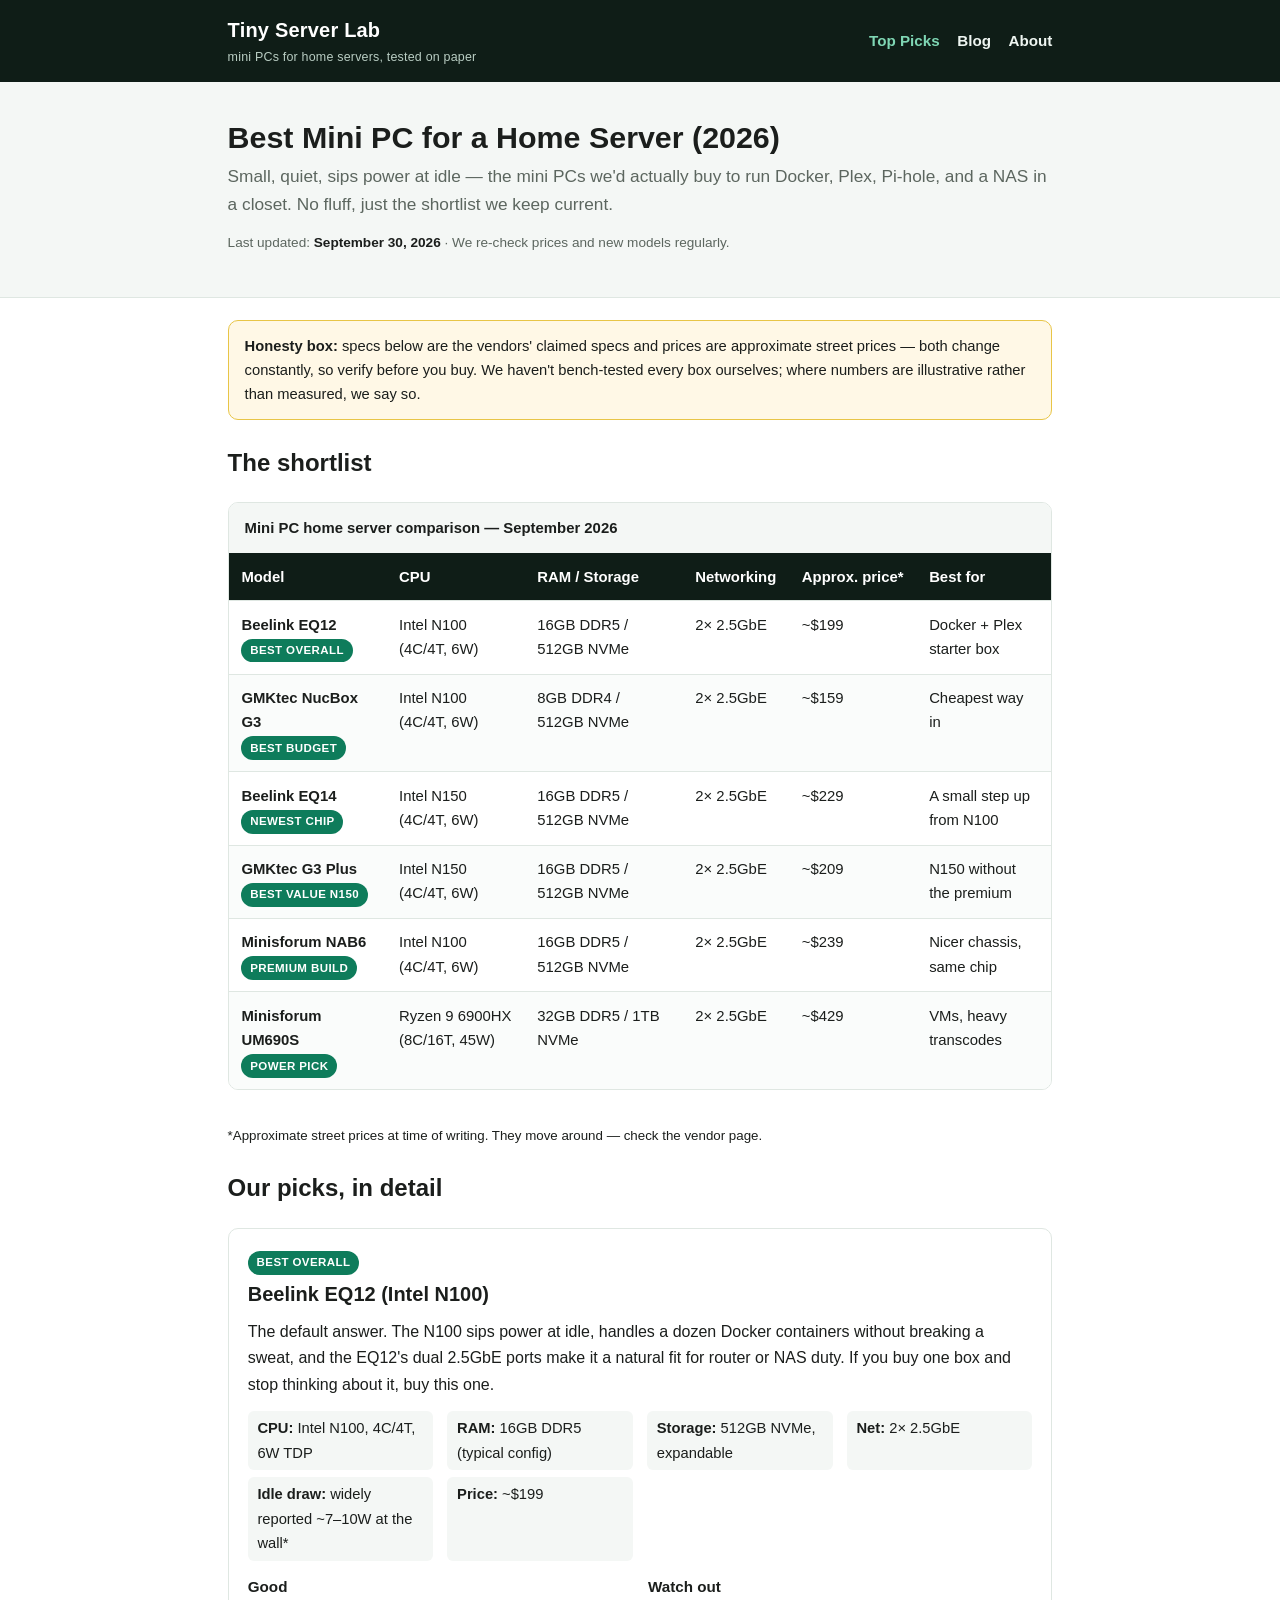
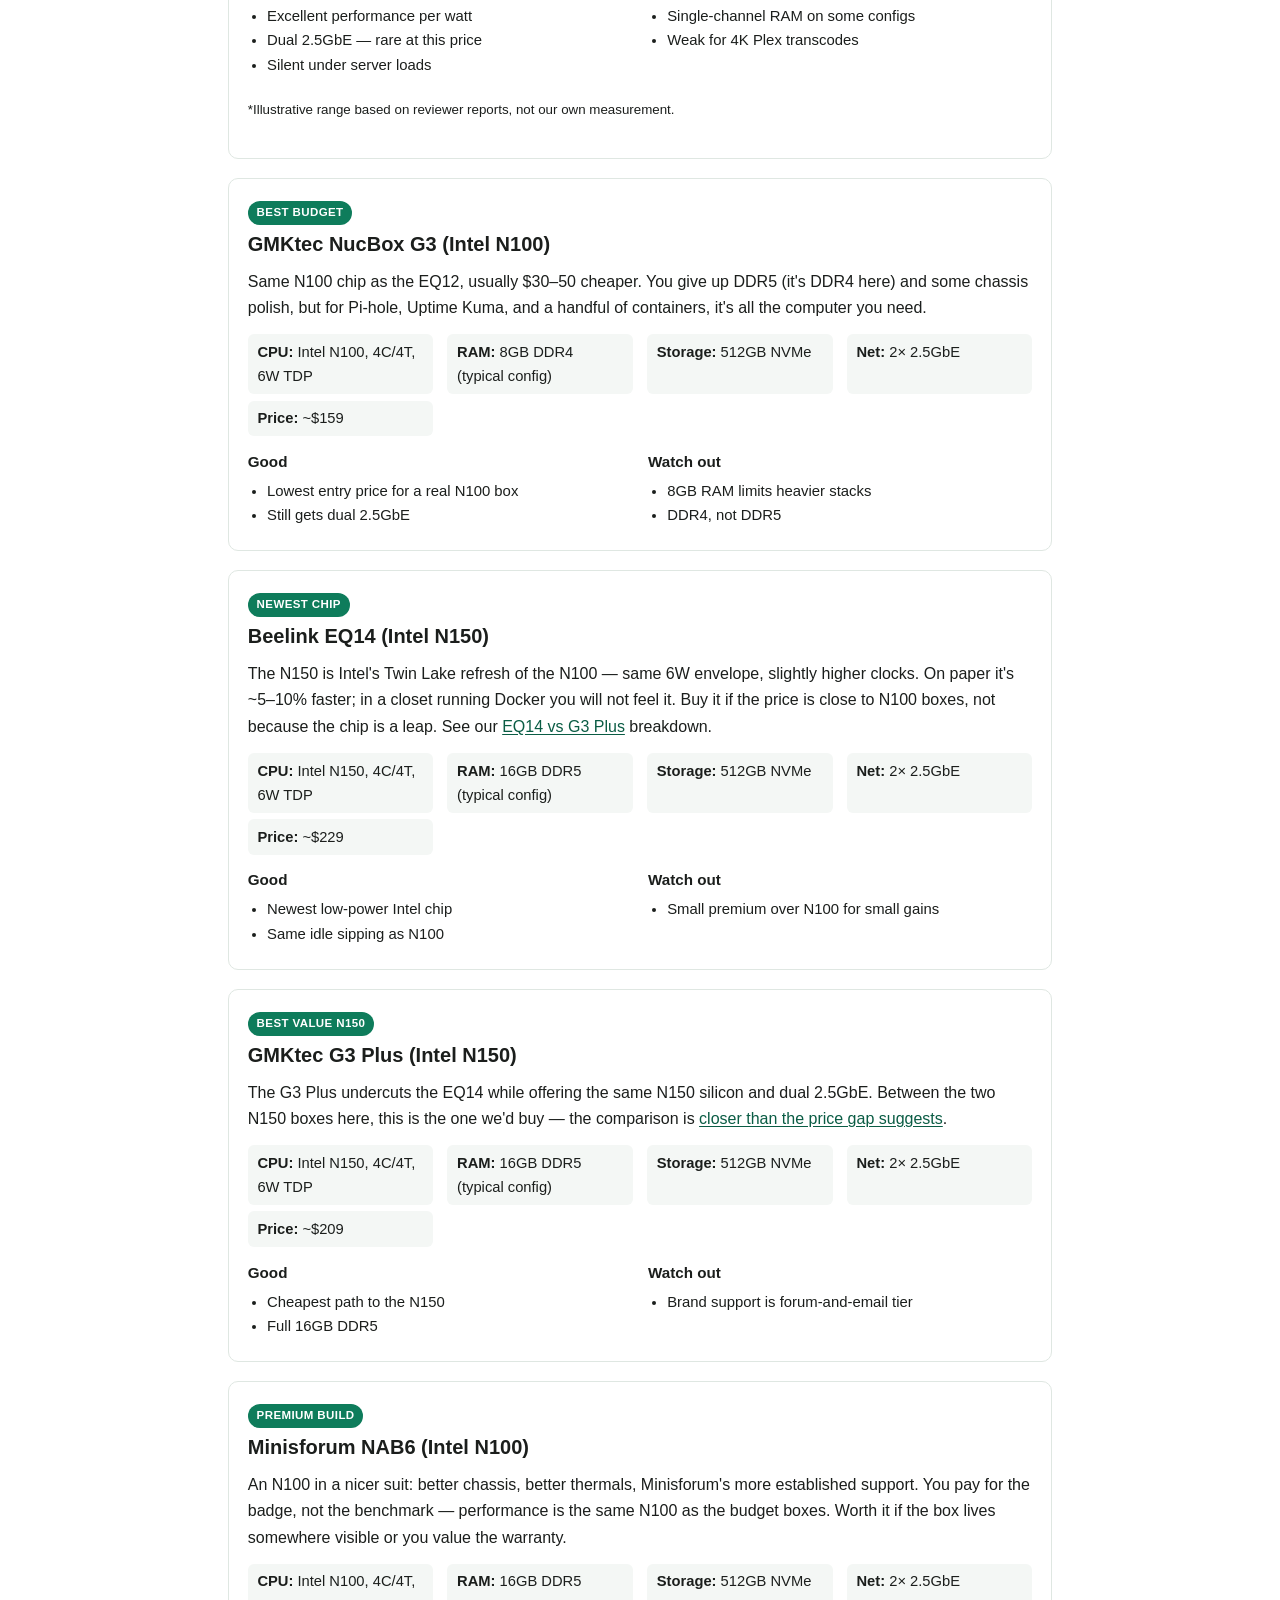
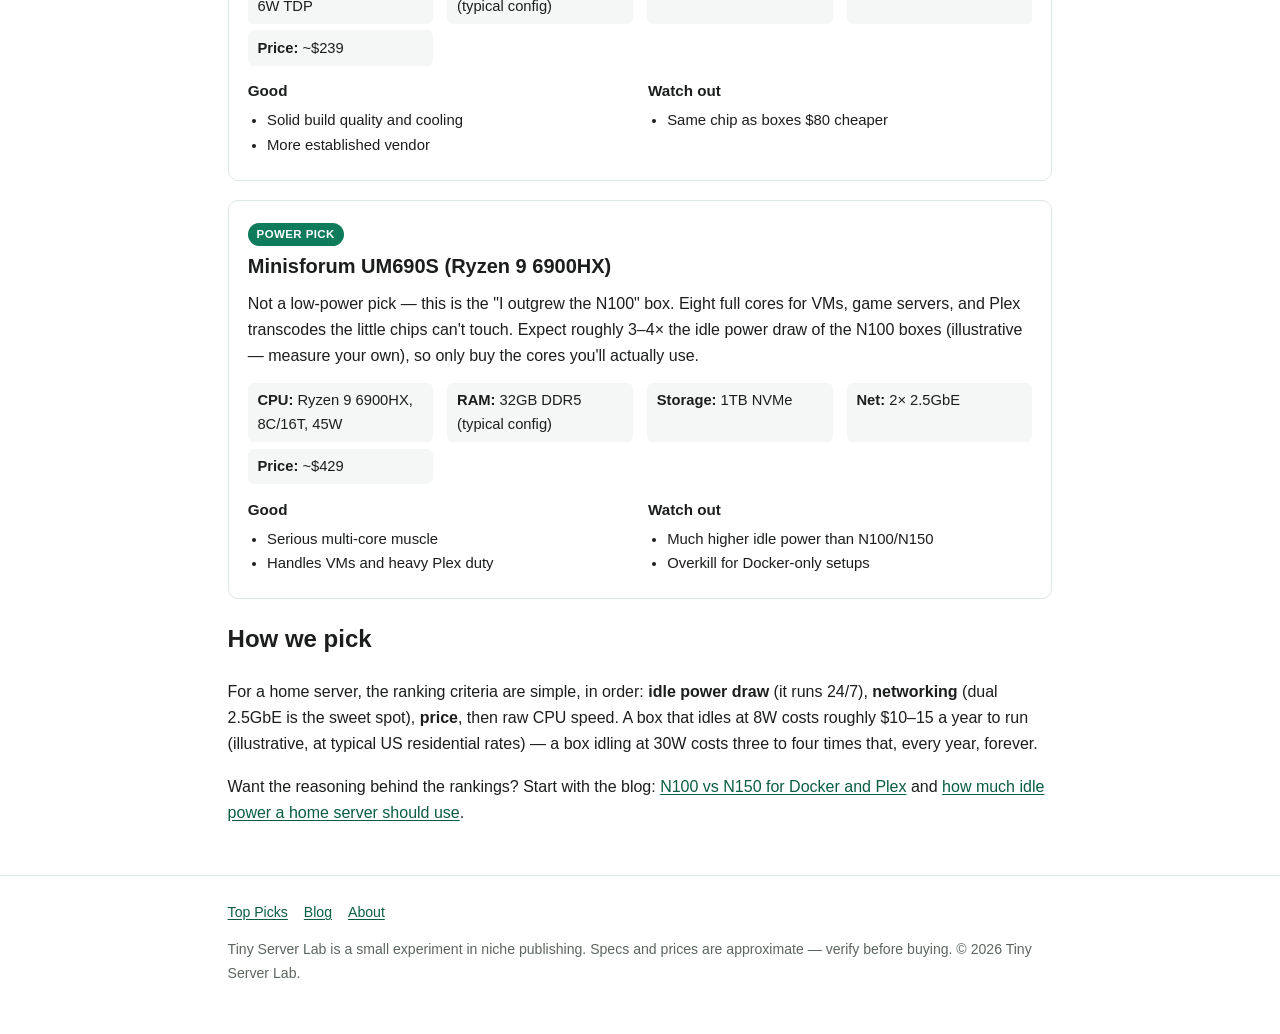
==== index.html @ f245431d "Initial site: mini PC for home server picks + blog" ====
<!DOCTYPE html>
<html lang="en">
<head>
  <meta charset="utf-8">
  <meta name="viewport" content="width=device-width, initial-scale=1">
  <title>Best Mini PC for Home Server (2026) — Tiny Server Lab</title>
  <meta name="description" content="The best mini PCs for a home server in 2026: N100 and N150 picks from Beelink, GMKtec and Minisforum, compared for Docker, Plex, NAS duty and idle power. Updated regularly.">
  <link rel="stylesheet" href="/style.css">
  <link rel="icon" href="data:image/svg+xml,<svg xmlns='http://www.w3.org/2000/svg' viewBox='0 0 100 100'><text y='.9em' font-size='90'>🖥️</text></svg>">
</head>
<body>
<a class="skip" href="#main">Skip to content</a>
<header class="site-header">
  <div class="container">
    <a class="brand" href="/">Tiny Server Lab<small>mini PCs for home servers, tested on paper</small></a>
    <nav class="site-nav" aria-label="Main navigation">
      <ul>
        <li><a href="/" aria-current="page">Top Picks</a></li>
        <li><a href="/blog/">Blog</a></li>
        <li><a href="/about.html">About</a></li>
      </ul>
    </nav>
  </div>
</header>

<main id="main">
  <section class="hero">
    <div class="container">
      <h1>Best Mini PC for a Home Server (2026)</h1>
      <p class="lede">Small, quiet, sips power at idle — the mini PCs we'd actually buy to run Docker, Plex, Pi-hole, and a NAS in a closet. No fluff, just the shortlist we keep current.</p>
      <p class="updated">Last updated: <strong>September 30, 2026</strong> · We re-check prices and new models regularly.</p>
    </div>
  </section>

  <div class="container">
    <div class="notice" role="note">
      <strong>Honesty box:</strong> specs below are the vendors' claimed specs and prices are approximate street prices — both change constantly, so verify before you buy. We haven't bench-tested every box ourselves; where numbers are illustrative rather than measured, we say so.
    </div>

    <h2>The shortlist</h2>
    <div class="table-wrap">
      <table class="compare">
        <caption>Mini PC home server comparison — September 2026</caption>
        <thead>
          <tr>
            <th scope="col">Model</th>
            <th scope="col">CPU</th>
            <th scope="col">RAM / Storage</th>
            <th scope="col">Networking</th>
            <th scope="col">Approx. price*</th>
            <th scope="col">Best for</th>
          </tr>
        </thead>
        <tbody>
          <tr>
            <td><strong>Beelink EQ12</strong><br><span class="badge">Best overall</span></td>
            <td>Intel N100 (4C/4T, 6W)</td>
            <td>16GB DDR5 / 512GB NVMe</td>
            <td>2× 2.5GbE</td>
            <td>~$199</td>
            <td>Docker + Plex starter box</td>
          </tr>
          <tr>
            <td><strong>GMKtec NucBox G3</strong><br><span class="badge">Best budget</span></td>
            <td>Intel N100 (4C/4T, 6W)</td>
            <td>8GB DDR4 / 512GB NVMe</td>
            <td>2× 2.5GbE</td>
            <td>~$159</td>
            <td>Cheapest way in</td>
          </tr>
          <tr>
            <td><strong>Beelink EQ14</strong><br><span class="badge">Newest chip</span></td>
            <td>Intel N150 (4C/4T, 6W)</td>
            <td>16GB DDR5 / 512GB NVMe</td>
            <td>2× 2.5GbE</td>
            <td>~$229</td>
            <td>A small step up from N100</td>
          </tr>
          <tr>
            <td><strong>GMKtec G3 Plus</strong><br><span class="badge">Best value N150</span></td>
            <td>Intel N150 (4C/4T, 6W)</td>
            <td>16GB DDR5 / 512GB NVMe</td>
            <td>2× 2.5GbE</td>
            <td>~$209</td>
            <td>N150 without the premium</td>
          </tr>
          <tr>
            <td><strong>Minisforum NAB6</strong><br><span class="badge">Premium build</span></td>
            <td>Intel N100 (4C/4T, 6W)</td>
            <td>16GB DDR5 / 512GB NVMe</td>
            <td>2× 2.5GbE</td>
            <td>~$239</td>
            <td>Nicer chassis, same chip</td>
          </tr>
          <tr>
            <td><strong>Minisforum UM690S</strong><br><span class="badge">Power pick</span></td>
            <td>Ryzen 9 6900HX (8C/16T, 45W)</td>
            <td>32GB DDR5 / 1TB NVMe</td>
            <td>2× 2.5GbE</td>
            <td>~$429</td>
            <td>VMs, heavy transcodes</td>
          </tr>
        </tbody>
      </table>
    </div>
    <p><small>*Approximate street prices at time of writing. They move around — check the vendor page.</small></p>

    <h2>Our picks, in detail</h2>

    <article class="pick">
      <span class="badge">Best overall</span>
      <h3>Beelink EQ12 (Intel N100)</h3>
      <p class="verdict">The default answer. The N100 sips power at idle, handles a dozen Docker containers without breaking a sweat, and the EQ12's dual 2.5GbE ports make it a natural fit for router or NAS duty. If you buy one box and stop thinking about it, buy this one.</p>
      <ul class="spec-list">
        <li><strong>CPU:</strong> Intel N100, 4C/4T, 6W TDP</li>
        <li><strong>RAM:</strong> 16GB DDR5 (typical config)</li>
        <li><strong>Storage:</strong> 512GB NVMe, expandable</li>
        <li><strong>Net:</strong> 2× 2.5GbE</li>
        <li><strong>Idle draw:</strong> widely reported ~7–10W at the wall*</li>
        <li><strong>Price:</strong> ~$199</li>
      </ul>
      <div class="pros-cons">
        <div><h4>Good</h4><ul><li>Excellent performance per watt</li><li>Dual 2.5GbE — rare at this price</li><li>Silent under server loads</li></ul></div>
        <div><h4>Watch out</h4><ul><li>Single-channel RAM on some configs</li><li>Weak for 4K Plex transcodes</li></ul></div>
      </div>
      <p><small>*Illustrative range based on reviewer reports, not our own measurement.</small></p>
    </article>

    <article class="pick">
      <span class="badge">Best budget</span>
      <h3>GMKtec NucBox G3 (Intel N100)</h3>
      <p class="verdict">Same N100 chip as the EQ12, usually $30–50 cheaper. You give up DDR5 (it's DDR4 here) and some chassis polish, but for Pi-hole, Uptime Kuma, and a handful of containers, it's all the computer you need.</p>
      <ul class="spec-list">
        <li><strong>CPU:</strong> Intel N100, 4C/4T, 6W TDP</li>
        <li><strong>RAM:</strong> 8GB DDR4 (typical config)</li>
        <li><strong>Storage:</strong> 512GB NVMe</li>
        <li><strong>Net:</strong> 2× 2.5GbE</li>
        <li><strong>Price:</strong> ~$159</li>
      </ul>
      <div class="pros-cons">
        <div><h4>Good</h4><ul><li>Lowest entry price for a real N100 box</li><li>Still gets dual 2.5GbE</li></ul></div>
        <div><h4>Watch out</h4><ul><li>8GB RAM limits heavier stacks</li><li>DDR4, not DDR5</li></ul></div>
      </div>
    </article>

    <article class="pick">
      <span class="badge">Newest chip</span>
      <h3>Beelink EQ14 (Intel N150)</h3>
      <p class="verdict">The N150 is Intel's Twin Lake refresh of the N100 — same 6W envelope, slightly higher clocks. On paper it's ~5–10% faster; in a closet running Docker you will not feel it. Buy it if the price is close to N100 boxes, not because the chip is a leap. See our <a href="/blog/beelink-eq14-vs-gmktec-g3-plus.html">EQ14 vs G3 Plus</a> breakdown.</p>
      <ul class="spec-list">
        <li><strong>CPU:</strong> Intel N150, 4C/4T, 6W TDP</li>
        <li><strong>RAM:</strong> 16GB DDR5 (typical config)</li>
        <li><strong>Storage:</strong> 512GB NVMe</li>
        <li><strong>Net:</strong> 2× 2.5GbE</li>
        <li><strong>Price:</strong> ~$229</li>
      </ul>
      <div class="pros-cons">
        <div><h4>Good</h4><ul><li>Newest low-power Intel chip</li><li>Same idle sipping as N100</li></ul></div>
        <div><h4>Watch out</h4><ul><li>Small premium over N100 for small gains</li></ul></div>
      </div>
    </article>

    <article class="pick">
      <span class="badge">Best value N150</span>
      <h3>GMKtec G3 Plus (Intel N150)</h3>
      <p class="verdict">The G3 Plus undercuts the EQ14 while offering the same N150 silicon and dual 2.5GbE. Between the two N150 boxes here, this is the one we'd buy — the comparison is <a href="/blog/beelink-eq14-vs-gmktec-g3-plus.html">closer than the price gap suggests</a>.</p>
      <ul class="spec-list">
        <li><strong>CPU:</strong> Intel N150, 4C/4T, 6W TDP</li>
        <li><strong>RAM:</strong> 16GB DDR5 (typical config)</li>
        <li><strong>Storage:</strong> 512GB NVMe</li>
        <li><strong>Net:</strong> 2× 2.5GbE</li>
        <li><strong>Price:</strong> ~$209</li>
      </ul>
      <div class="pros-cons">
        <div><h4>Good</h4><ul><li>Cheapest path to the N150</li><li>Full 16GB DDR5</li></ul></div>
        <div><h4>Watch out</h4><ul><li>Brand support is forum-and-email tier</li></ul></div>
      </div>
    </article>

    <article class="pick">
      <span class="badge">Premium build</span>
      <h3>Minisforum NAB6 (Intel N100)</h3>
      <p class="verdict">An N100 in a nicer suit: better chassis, better thermals, Minisforum's more established support. You pay for the badge, not the benchmark — performance is the same N100 as the budget boxes. Worth it if the box lives somewhere visible or you value the warranty.</p>
      <ul class="spec-list">
        <li><strong>CPU:</strong> Intel N100, 4C/4T, 6W TDP</li>
        <li><strong>RAM:</strong> 16GB DDR5 (typical config)</li>
        <li><strong>Storage:</strong> 512GB NVMe</li>
        <li><strong>Net:</strong> 2× 2.5GbE</li>
        <li><strong>Price:</strong> ~$239</li>
      </ul>
      <div class="pros-cons">
        <div><h4>Good</h4><ul><li>Solid build quality and cooling</li><li>More established vendor</li></ul></div>
        <div><h4>Watch out</h4><ul><li>Same chip as boxes $80 cheaper</li></ul></div>
      </div>
    </article>

    <article class="pick">
      <span class="badge">Power pick</span>
      <h3>Minisforum UM690S (Ryzen 9 6900HX)</h3>
      <p class="verdict">Not a low-power pick — this is the "I outgrew the N100" box. Eight full cores for VMs, game servers, and Plex transcodes the little chips can't touch. Expect roughly 3–4× the idle power draw of the N100 boxes (illustrative — measure your own), so only buy the cores you'll actually use.</p>
      <ul class="spec-list">
        <li><strong>CPU:</strong> Ryzen 9 6900HX, 8C/16T, 45W</li>
        <li><strong>RAM:</strong> 32GB DDR5 (typical config)</li>
        <li><strong>Storage:</strong> 1TB NVMe</li>
        <li><strong>Net:</strong> 2× 2.5GbE</li>
        <li><strong>Price:</strong> ~$429</li>
      </ul>
      <div class="pros-cons">
        <div><h4>Good</h4><ul><li>Serious multi-core muscle</li><li>Handles VMs and heavy Plex duty</li></ul></div>
        <div><h4>Watch out</h4><ul><li>Much higher idle power than N100/N150</li><li>Overkill for Docker-only setups</li></ul></div>
      </div>
    </article>

    <h2>How we pick</h2>
    <p>For a home server, the ranking criteria are simple, in order: <strong>idle power draw</strong> (it runs 24/7), <strong>networking</strong> (dual 2.5GbE is the sweet spot), <strong>price</strong>, then raw CPU speed. A box that idles at 8W costs roughly $10–15 a year to run (illustrative, at typical US residential rates) — a box idling at 30W costs three to four times that, every year, forever.</p>
    <p>Want the reasoning behind the rankings? Start with the blog: <a href="/blog/n100-vs-n150-docker-plex.html">N100 vs N150 for Docker and Plex</a> and <a href="/blog/how-much-idle-power-home-server.html">how much idle power a home server should use</a>.</p>
  </div>
</main>

<footer class="site-footer">
  <div class="container">
    <nav aria-label="Footer navigation">
      <ul>
        <li><a href="/">Top Picks</a></li>
        <li><a href="/blog/">Blog</a></li>
        <li><a href="/about.html">About</a></li>
      </ul>
    </nav>
    <p>Tiny Server Lab is a small experiment in niche publishing. Specs and prices are approximate — verify before buying. © <span id="year">2026</span> Tiny Server Lab.</p>
  </div>
</footer>

<script src="/script.js"></script>
<!-- Cloudflare Web Analytics: paste your beacon token into the data-cf-beacon attribute below, then remove the comment markers to enable it.
<script defer src="https://static.cloudflareinsights.com/beacon.min.js" data-cf-beacon='{"token": "PASTE-YOUR-CLOUDFLARE-BEACON-TOKEN-HERE"}'></script>
-->
</body>
</html>
---- style.css ----
/* Tiny Server Lab — plain CSS, no frameworks, no external fonts. */
:root{
  --bg:#ffffff;
  --text:#1b1e1c;
  --muted:#5c665f;
  --accent:#0e7c5b;
  --accent-dark:#0a5c44;
  --card:#f4f7f5;
  --border:#dfe7e2;
  --header:#0f1d17;
  --header-text:#eef5f1;
  --warn-bg:#fff8e6;
  --warn-border:#e8c547;
  --radius:10px;
}
*{box-sizing:border-box}
html{-webkit-text-size-adjust:100%}
body{
  margin:0;
  font-family:-apple-system,BlinkMacSystemFont,"Segoe UI",Roboto,Helvetica,Arial,sans-serif;
  line-height:1.65;
  color:var(--text);
  background:var(--bg);
}
a{color:var(--accent-dark);text-decoration:underline;text-underline-offset:2px}
a:hover{color:var(--accent)}
img{max-width:100%;height:auto}
.container{max-width:860px;margin:0 auto;padding:0 1.1rem}

/* Header + nav */
.site-header{background:var(--header);color:var(--header-text)}
.site-header .container{display:flex;align-items:center;justify-content:space-between;gap:1rem;padding-top:.9rem;padding-bottom:.9rem}
.brand{color:#fff;text-decoration:none;font-weight:700;font-size:1.25rem;letter-spacing:.2px}
.brand small{display:block;font-weight:400;font-size:.78rem;color:#b9cdc3}
.site-nav ul{list-style:none;margin:0;padding:0;display:flex;gap:1.1rem}
.site-nav a{color:var(--header-text);text-decoration:none;font-weight:600;font-size:.95rem}
.site-nav a:hover,.site-nav a[aria-current="page"]{color:#7fd6b4}

/* Hero */
.hero{background:var(--card);border-bottom:1px solid var(--border);padding:2.2rem 0 1.8rem}
.hero h1{margin:0 0 .4rem;font-size:1.9rem;line-height:1.25}
.hero p.lede{font-size:1.08rem;color:var(--muted);margin:.3rem 0 0}
.updated{font-size:.85rem;color:var(--muted);margin-top:.8rem}
.updated strong{color:var(--text)}

/* Notice box */
.notice{background:var(--warn-bg);border:1px solid var(--warn-border);border-radius:var(--radius);padding:.8rem 1rem;font-size:.92rem;margin:1.4rem 0}

/* Comparison table */
.table-wrap{overflow-x:auto;margin:1.2rem 0 2rem;border:1px solid var(--border);border-radius:var(--radius)}
table.compare{border-collapse:collapse;width:100%;min-width:640px;font-size:.93rem}
table.compare caption{text-align:left;font-weight:700;padding:.8rem 1rem;background:var(--card)}
table.compare th,table.compare td{padding:.7rem .8rem;text-align:left;border-top:1px solid var(--border);vertical-align:top}
table.compare thead th{background:var(--header);color:#fff;border-top:0;white-space:nowrap}
table.compare tbody tr:nth-child(even){background:#fafcfb}
.badge{display:inline-block;background:var(--accent);color:#fff;font-size:.72rem;font-weight:700;padding:.15rem .55rem;border-radius:999px;text-transform:uppercase;letter-spacing:.4px;white-space:nowrap}

/* Pick cards */
.pick{border:1px solid var(--border);border-radius:var(--radius);padding:1.2rem;margin:1.2rem 0;background:#fff}
.pick h3{margin:.2rem 0 .5rem;font-size:1.25rem}
.pick .verdict{margin:.4rem 0 .8rem}
.spec-list{display:grid;grid-template-columns:repeat(auto-fit,minmax(150px,1fr));gap:.4rem .9rem;list-style:none;margin:.6rem 0;padding:0;font-size:.92rem}
.spec-list li{background:var(--card);border-radius:6px;padding:.35rem .6rem}
.pros-cons{display:grid;grid-template-columns:1fr 1fr;gap:1rem;margin:.6rem 0 0}
.pros-cons h4{margin:.2rem 0 .3rem;font-size:.95rem}
.pros-cons ul{margin:.2rem 0;padding-left:1.2rem;font-size:.93rem}
@media (max-width:600px){.pros-cons{grid-template-columns:1fr}}

/* Blog */
.post-list{list-style:none;margin:0;padding:0}
.post-list li{border-bottom:1px solid var(--border);padding:1.1rem 0}
.post-list h2,.post-list h3{margin:0 0 .3rem;font-size:1.25rem}
.post-list time{font-size:.85rem;color:var(--muted)}
.post-list p{margin:.4rem 0 0;color:var(--muted)}
article.post h1{font-size:1.8rem;line-height:1.3;margin:1.6rem 0 .3rem}
article.post .byline{font-size:.88rem;color:var(--muted);margin-bottom:1.2rem}
article.post h2{margin-top:1.8rem;font-size:1.35rem}
article.post h3{margin-top:1.4rem;font-size:1.12rem}
article.post figure{margin:1.2rem 0}
.read-more{font-weight:600}

/* Footer */
.site-footer{border-top:1px solid var(--border);margin-top:3rem;padding:1.6rem 0 2.2rem;color:var(--muted);font-size:.88rem}
.site-footer nav ul{list-style:none;margin:0 0 .8rem;padding:0;display:flex;gap:1rem;flex-wrap:wrap}

/* Skip link for accessibility */
.skip{position:absolute;left:-9999px}
.skip:focus{left:1rem;top:1rem;background:#fff;padding:.5rem 1rem;z-index:99;border:2px solid var(--accent)}
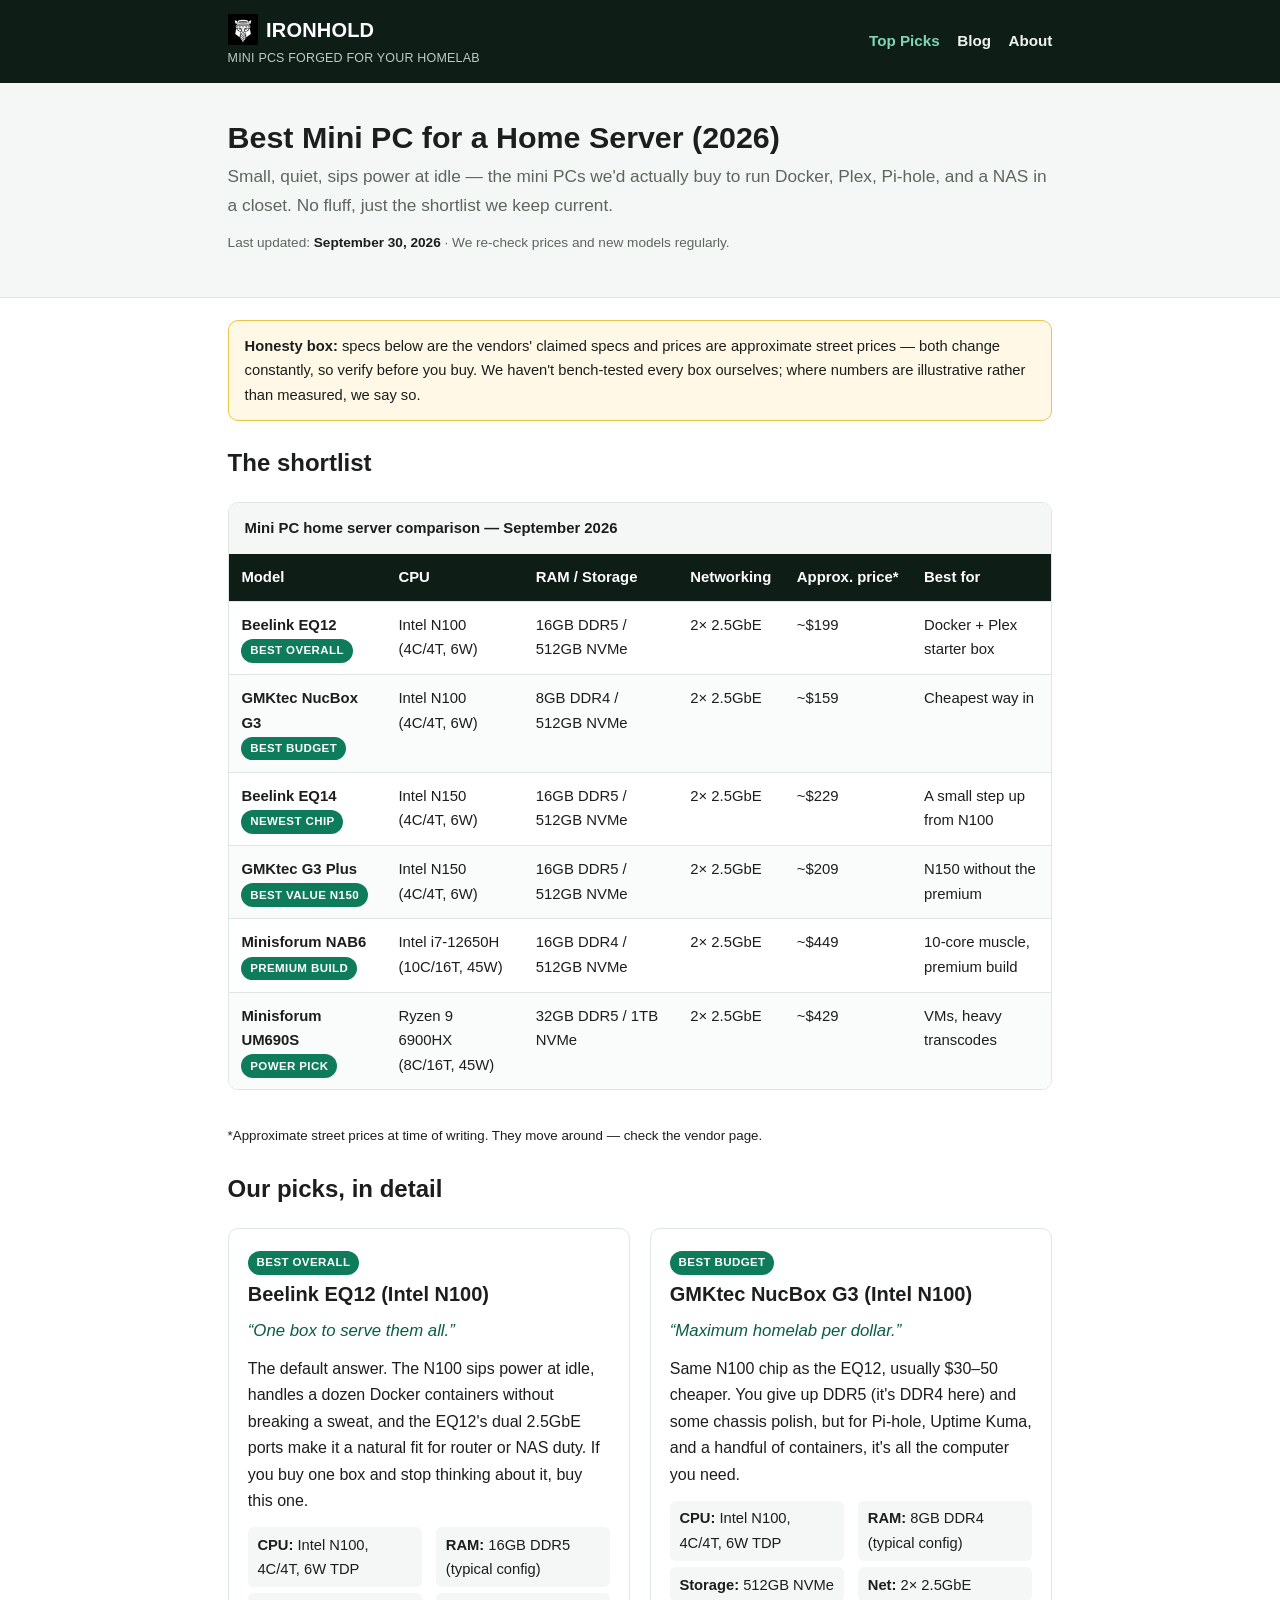
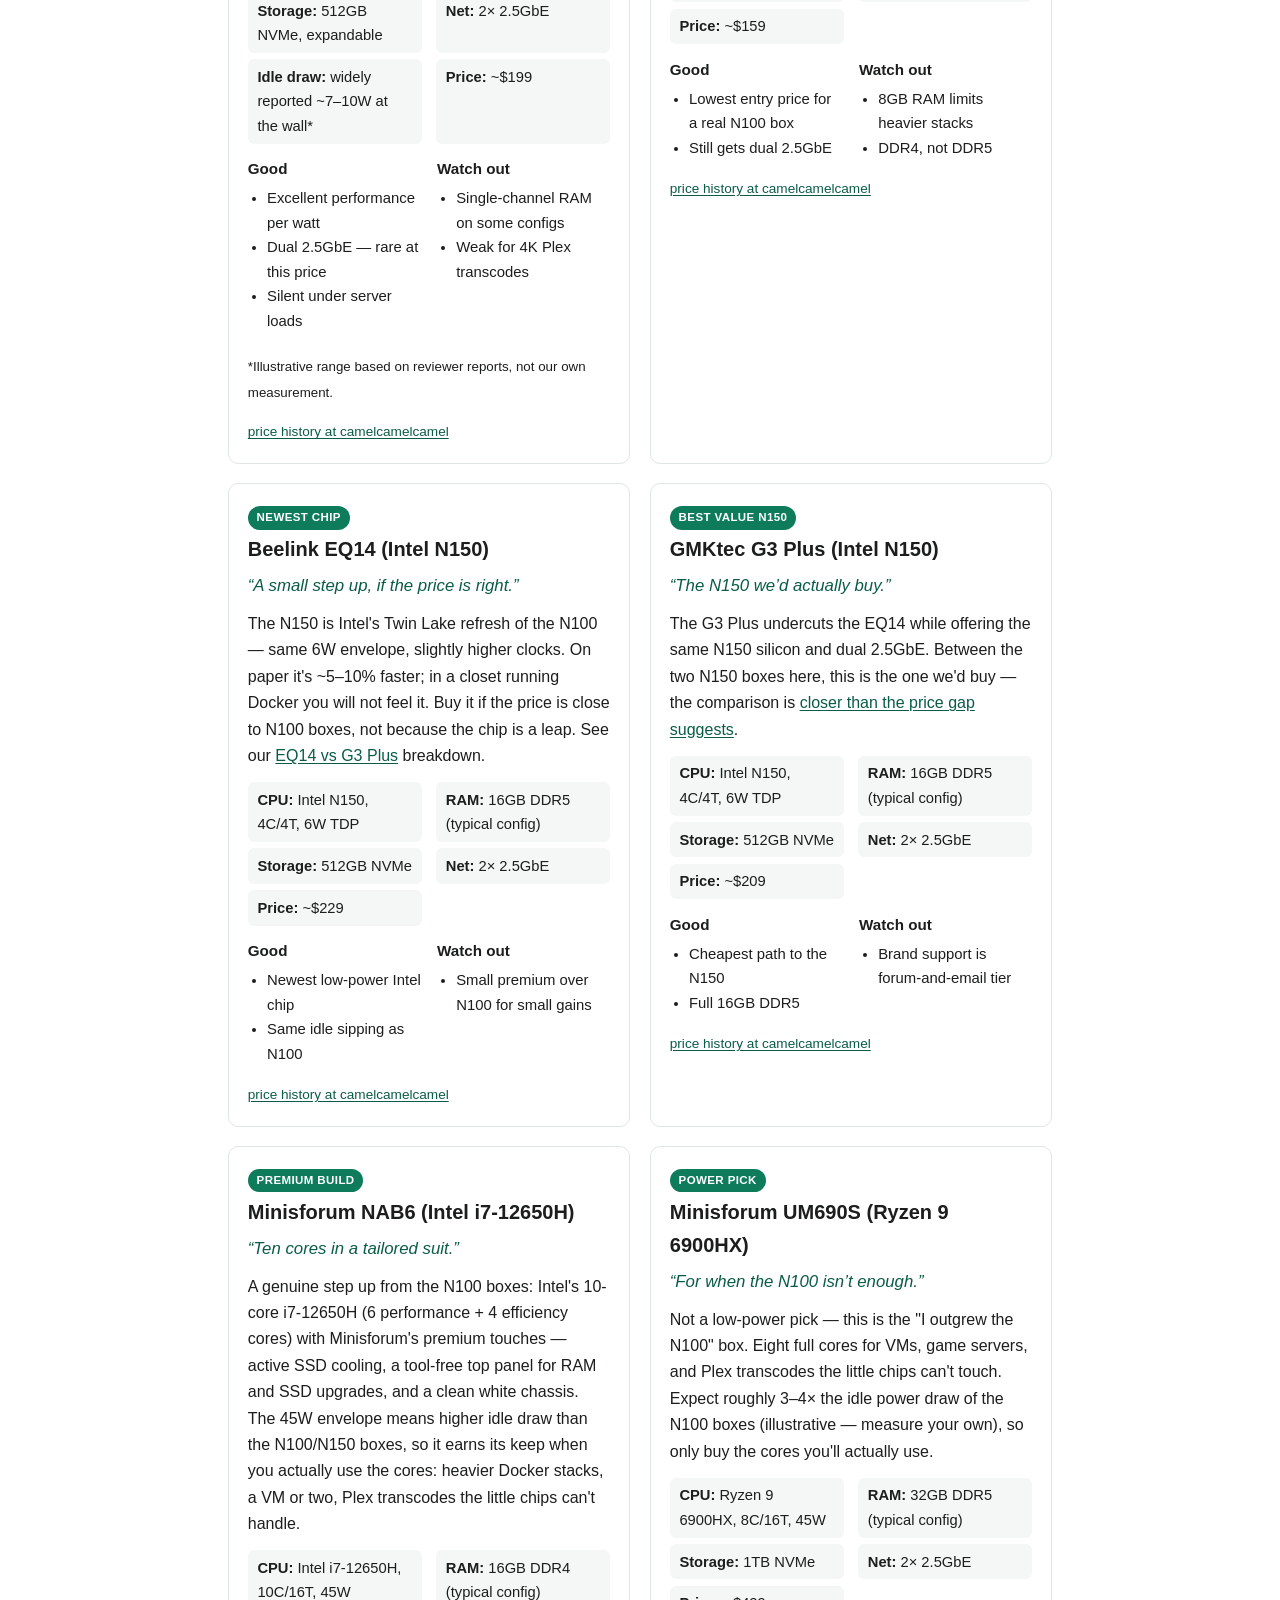
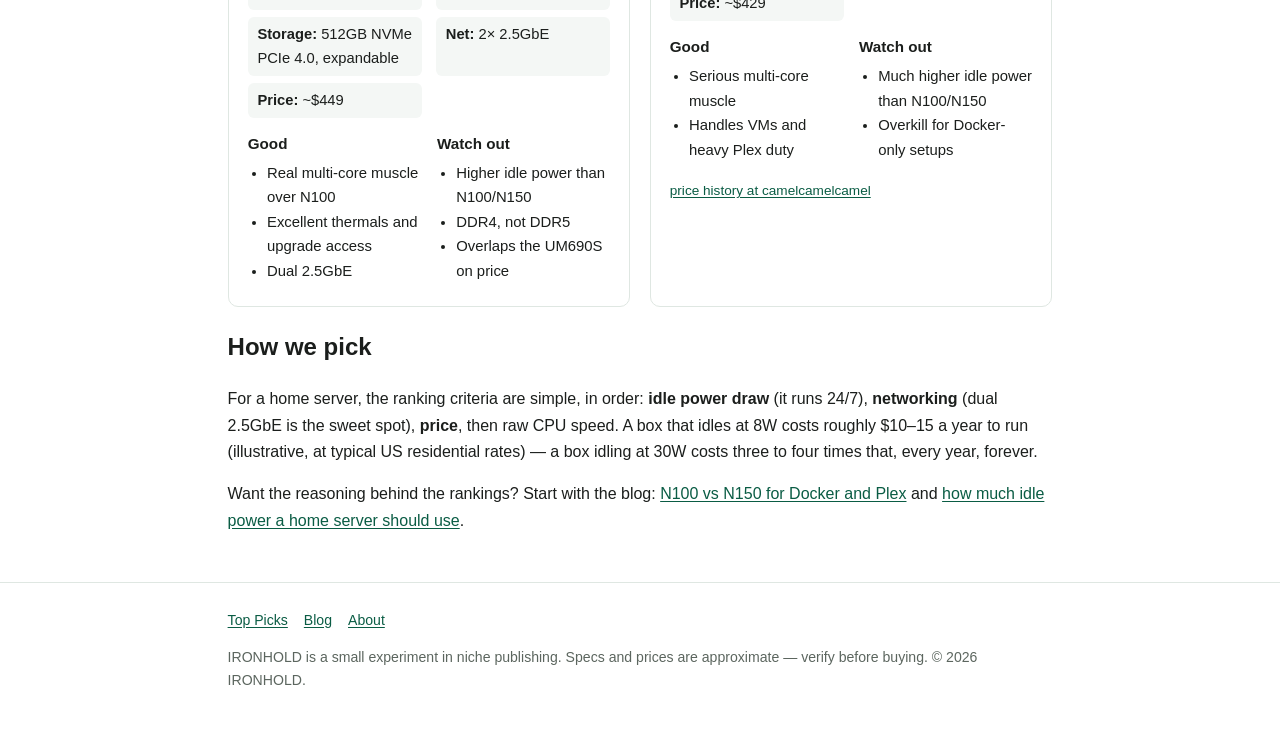
==== commit 75c25c6c: "IRONHOLD rebrand, quote taglines, 2-col cards, fixed stylesheet paths, ccc links, corrected NAB6 spe" ====
--- a/index.html
+++ b/index.html
@@ -3,21 +3,21 @@
 <head>
   <meta charset="utf-8">
   <meta name="viewport" content="width=device-width, initial-scale=1">
-  <title>Best Mini PC for Home Server (2026) — Tiny Server Lab</title>
+  <title>Best Mini PC for Home Server (2026) — IRONHOLD</title>
   <meta name="description" content="The best mini PCs for a home server in 2026: N100 and N150 picks from Beelink, GMKtec and Minisforum, compared for Docker, Plex, NAS duty and idle power. Updated regularly.">
-  <link rel="stylesheet" href="/style.css">
+  <link rel="stylesheet" href="style.css">
   <link rel="icon" href="data:image/svg+xml,<svg xmlns='http://www.w3.org/2000/svg' viewBox='0 0 100 100'><text y='.9em' font-size='90'>🖥️</text></svg>">
 </head>
 <body>
 <a class="skip" href="#main">Skip to content</a>
 <header class="site-header">
   <div class="container">
-    <a class="brand" href="/">Tiny Server Lab<small>mini PCs for home servers, tested on paper</small></a>
+    <a class="brand" href="index.html"><img class="brand-logo" src="[data-uri]" alt="Ironhold dwarf helmet logo">IRONHOLD<small>MINI PCS FORGED FOR YOUR HOMELAB</small></a>
     <nav class="site-nav" aria-label="Main navigation">
       <ul>
-        <li><a href="/" aria-current="page">Top Picks</a></li>
-        <li><a href="/blog/">Blog</a></li>
-        <li><a href="/about.html">About</a></li>
+        <li><a href="index.html" aria-current="page">Top Picks</a></li>
+        <li><a href="blog/">Blog</a></li>
+        <li><a href="about.html">About</a></li>
       </ul>
     </nav>
   </div>
@@ -86,11 +86,11 @@
           </tr>
           <tr>
             <td><strong>Minisforum NAB6</strong><br><span class="badge">Premium build</span></td>
-            <td>Intel N100 (4C/4T, 6W)</td>
-            <td>16GB DDR5 / 512GB NVMe</td>
-            <td>2× 2.5GbE</td>
-            <td>~$239</td>
-            <td>Nicer chassis, same chip</td>
+            <td>Intel i7-12650H (10C/16T, 45W)</td>
+            <td>16GB DDR4 / 512GB NVMe</td>
+            <td>2× 2.5GbE</td>
+            <td>~$449</td>
+            <td>10-core muscle, premium build</td>
           </tr>
           <tr>
             <td><strong>Minisforum UM690S</strong><br><span class="badge">Power pick</span></td>
@@ -106,10 +106,12 @@
     <p><small>*Approximate street prices at time of writing. They move around — check the vendor page.</small></p>
 
     <h2>Our picks, in detail</h2>
+    <div class="pick-grid">
 
     <article class="pick">
       <span class="badge">Best overall</span>
       <h3>Beelink EQ12 (Intel N100)</h3>
+      <p class="tagline">&ldquo;One box to serve them all.&rdquo;</p>
       <p class="verdict">The default answer. The N100 sips power at idle, handles a dozen Docker containers without breaking a sweat, and the EQ12's dual 2.5GbE ports make it a natural fit for router or NAS duty. If you buy one box and stop thinking about it, buy this one.</p>
       <ul class="spec-list">
         <li><strong>CPU:</strong> Intel N100, 4C/4T, 6W TDP</li>
@@ -124,11 +126,14 @@
         <div><h4>Watch out</h4><ul><li>Single-channel RAM on some configs</li><li>Weak for 4K Plex transcodes</li></ul></div>
       </div>
       <p><small>*Illustrative range based on reviewer reports, not our own measurement.</small></p>
+    
+      <p class="hist-link"><a href="https://camelcamelcamel.com/product/B09DPMHS9R" target="_blank" rel="noopener">price history at camelcamelcamel</a></p>
     </article>
 
     <article class="pick">
       <span class="badge">Best budget</span>
       <h3>GMKtec NucBox G3 (Intel N100)</h3>
+      <p class="tagline">&ldquo;Maximum homelab per dollar.&rdquo;</p>
       <p class="verdict">Same N100 chip as the EQ12, usually $30–50 cheaper. You give up DDR5 (it's DDR4 here) and some chassis polish, but for Pi-hole, Uptime Kuma, and a handful of containers, it's all the computer you need.</p>
       <ul class="spec-list">
         <li><strong>CPU:</strong> Intel N100, 4C/4T, 6W TDP</li>
@@ -141,12 +146,15 @@
         <div><h4>Good</h4><ul><li>Lowest entry price for a real N100 box</li><li>Still gets dual 2.5GbE</li></ul></div>
         <div><h4>Watch out</h4><ul><li>8GB RAM limits heavier stacks</li><li>DDR4, not DDR5</li></ul></div>
       </div>
+    
+      <p class="hist-link"><a href="https://camelcamelcamel.com/product/B0CQ4C9ZY1" target="_blank" rel="noopener">price history at camelcamelcamel</a></p>
     </article>
 
     <article class="pick">
       <span class="badge">Newest chip</span>
       <h3>Beelink EQ14 (Intel N150)</h3>
-      <p class="verdict">The N150 is Intel's Twin Lake refresh of the N100 — same 6W envelope, slightly higher clocks. On paper it's ~5–10% faster; in a closet running Docker you will not feel it. Buy it if the price is close to N100 boxes, not because the chip is a leap. See our <a href="/blog/beelink-eq14-vs-gmktec-g3-plus.html">EQ14 vs G3 Plus</a> breakdown.</p>
+      <p class="tagline">&ldquo;A small step up, if the price is right.&rdquo;</p>
+      <p class="verdict">The N150 is Intel's Twin Lake refresh of the N100 — same 6W envelope, slightly higher clocks. On paper it's ~5–10% faster; in a closet running Docker you will not feel it. Buy it if the price is close to N100 boxes, not because the chip is a leap. See our <a href="blog/beelink-eq14-vs-gmktec-g3-plus.html">EQ14 vs G3 Plus</a> breakdown.</p>
       <ul class="spec-list">
         <li><strong>CPU:</strong> Intel N150, 4C/4T, 6W TDP</li>
         <li><strong>RAM:</strong> 16GB DDR5 (typical config)</li>
@@ -158,12 +166,15 @@
         <div><h4>Good</h4><ul><li>Newest low-power Intel chip</li><li>Same idle sipping as N100</li></ul></div>
         <div><h4>Watch out</h4><ul><li>Small premium over N100 for small gains</li></ul></div>
       </div>
+    
+      <p class="hist-link"><a href="https://camelcamelcamel.com/product/B0C81DGX1C" target="_blank" rel="noopener">price history at camelcamelcamel</a></p>
     </article>
 
     <article class="pick">
       <span class="badge">Best value N150</span>
       <h3>GMKtec G3 Plus (Intel N150)</h3>
-      <p class="verdict">The G3 Plus undercuts the EQ14 while offering the same N150 silicon and dual 2.5GbE. Between the two N150 boxes here, this is the one we'd buy — the comparison is <a href="/blog/beelink-eq14-vs-gmktec-g3-plus.html">closer than the price gap suggests</a>.</p>
+      <p class="tagline">&ldquo;The N150 we’d actually buy.&rdquo;</p>
+      <p class="verdict">The G3 Plus undercuts the EQ14 while offering the same N150 silicon and dual 2.5GbE. Between the two N150 boxes here, this is the one we'd buy — the comparison is <a href="blog/beelink-eq14-vs-gmktec-g3-plus.html">closer than the price gap suggests</a>.</p>
       <ul class="spec-list">
         <li><strong>CPU:</strong> Intel N150, 4C/4T, 6W TDP</li>
         <li><strong>RAM:</strong> 16GB DDR5 (typical config)</li>
@@ -175,28 +186,32 @@
         <div><h4>Good</h4><ul><li>Cheapest path to the N150</li><li>Full 16GB DDR5</li></ul></div>
         <div><h4>Watch out</h4><ul><li>Brand support is forum-and-email tier</li></ul></div>
       </div>
+    
+      <p class="hist-link"><a href="https://camelcamelcamel.com/product/B0CXPNHHNW" target="_blank" rel="noopener">price history at camelcamelcamel</a></p>
     </article>
 
     <article class="pick">
       <span class="badge">Premium build</span>
-      <h3>Minisforum NAB6 (Intel N100)</h3>
-      <p class="verdict">An N100 in a nicer suit: better chassis, better thermals, Minisforum's more established support. You pay for the badge, not the benchmark — performance is the same N100 as the budget boxes. Worth it if the box lives somewhere visible or you value the warranty.</p>
-      <ul class="spec-list">
-        <li><strong>CPU:</strong> Intel N100, 4C/4T, 6W TDP</li>
-        <li><strong>RAM:</strong> 16GB DDR5 (typical config)</li>
-        <li><strong>Storage:</strong> 512GB NVMe</li>
-        <li><strong>Net:</strong> 2× 2.5GbE</li>
-        <li><strong>Price:</strong> ~$239</li>
-      </ul>
-      <div class="pros-cons">
-        <div><h4>Good</h4><ul><li>Solid build quality and cooling</li><li>More established vendor</li></ul></div>
-        <div><h4>Watch out</h4><ul><li>Same chip as boxes $80 cheaper</li></ul></div>
+      <h3>Minisforum NAB6 (Intel i7-12650H)</h3>
+      <p class="tagline">&ldquo;Ten cores in a tailored suit.&rdquo;</p>
+      <p class="verdict">A genuine step up from the N100 boxes: Intel's 10-core i7-12650H (6 performance + 4 efficiency cores) with Minisforum's premium touches — active SSD cooling, a tool-free top panel for RAM and SSD upgrades, and a clean white chassis. The 45W envelope means higher idle draw than the N100/N150 boxes, so it earns its keep when you actually use the cores: heavier Docker stacks, a VM or two, Plex transcodes the little chips can't handle.</p>
+      <ul class="spec-list">
+        <li><strong>CPU:</strong> Intel i7-12650H, 10C/16T, 45W</li>
+        <li><strong>RAM:</strong> 16GB DDR4 (typical config)</li>
+        <li><strong>Storage:</strong> 512GB NVMe PCIe 4.0, expandable</li>
+        <li><strong>Net:</strong> 2× 2.5GbE</li>
+        <li><strong>Price:</strong> ~$449</li>
+      </ul>
+      <div class="pros-cons">
+        <div><h4>Good</h4><ul><li>Real multi-core muscle over N100</li><li>Excellent thermals and upgrade access</li><li>Dual 2.5GbE</li></ul></div>
+        <div><h4>Watch out</h4><ul><li>Higher idle power than N100/N150</li><li>DDR4, not DDR5</li><li>Overlaps the UM690S on price</li></ul></div>
       </div>
     </article>
 
     <article class="pick">
       <span class="badge">Power pick</span>
       <h3>Minisforum UM690S (Ryzen 9 6900HX)</h3>
+      <p class="tagline">&ldquo;For when the N100 isn’t enough.&rdquo;</p>
       <p class="verdict">Not a low-power pick — this is the "I outgrew the N100" box. Eight full cores for VMs, game servers, and Plex transcodes the little chips can't touch. Expect roughly 3–4× the idle power draw of the N100 boxes (illustrative — measure your own), so only buy the cores you'll actually use.</p>
       <ul class="spec-list">
         <li><strong>CPU:</strong> Ryzen 9 6900HX, 8C/16T, 45W</li>
@@ -209,11 +224,15 @@
         <div><h4>Good</h4><ul><li>Serious multi-core muscle</li><li>Handles VMs and heavy Plex duty</li></ul></div>
         <div><h4>Watch out</h4><ul><li>Much higher idle power than N100/N150</li><li>Overkill for Docker-only setups</li></ul></div>
       </div>
-    </article>
+    
+      <p class="hist-link"><a href="https://camelcamelcamel.com/product/B0BRMM28FW" target="_blank" rel="noopener">price history at camelcamelcamel</a></p>
+    </article>
+
+        </div>
 
     <h2>How we pick</h2>
     <p>For a home server, the ranking criteria are simple, in order: <strong>idle power draw</strong> (it runs 24/7), <strong>networking</strong> (dual 2.5GbE is the sweet spot), <strong>price</strong>, then raw CPU speed. A box that idles at 8W costs roughly $10–15 a year to run (illustrative, at typical US residential rates) — a box idling at 30W costs three to four times that, every year, forever.</p>
-    <p>Want the reasoning behind the rankings? Start with the blog: <a href="/blog/n100-vs-n150-docker-plex.html">N100 vs N150 for Docker and Plex</a> and <a href="/blog/how-much-idle-power-home-server.html">how much idle power a home server should use</a>.</p>
+    <p>Want the reasoning behind the rankings? Start with the blog: <a href="blog/n100-vs-n150-docker-plex.html">N100 vs N150 for Docker and Plex</a> and <a href="blog/how-much-idle-power-home-server.html">how much idle power a home server should use</a>.</p>
   </div>
 </main>
 
@@ -221,18 +240,16 @@
   <div class="container">
     <nav aria-label="Footer navigation">
       <ul>
-        <li><a href="/">Top Picks</a></li>
-        <li><a href="/blog/">Blog</a></li>
-        <li><a href="/about.html">About</a></li>
+        <li><a href="index.html">Top Picks</a></li>
+        <li><a href="blog/">Blog</a></li>
+        <li><a href="about.html">About</a></li>
       </ul>
     </nav>
-    <p>Tiny Server Lab is a small experiment in niche publishing. Specs and prices are approximate — verify before buying. © <span id="year">2026</span> Tiny Server Lab.</p>
+    <p>IRONHOLD is a small experiment in niche publishing. Specs and prices are approximate — verify before buying. © <span id="year">2026</span> IRONHOLD.</p>
   </div>
 </footer>
 
-<script src="/script.js"></script>
-<!-- Cloudflare Web Analytics: paste your beacon token into the data-cf-beacon attribute below, then remove the comment markers to enable it.
-<script defer src="https://static.cloudflareinsights.com/beacon.min.js" data-cf-beacon='{"token": "PASTE-YOUR-CLOUDFLARE-BEACON-TOKEN-HERE"}'></script>
--->
+<script src="script.js"></script>
+<!-- Cloudflare Web Analytics --><script type='module' src='https://static.cloudflareinsights.com/beacon.min.js' data-cf-beacon='{"token": "d5a52368ee3c4a71baa21be4d5ca2a77"}'></script><!-- End Cloudflare Web Analytics -->
 </body>
 </html>
--- a/style.css
+++ b/style.css
@@ -1,4 +1,4 @@
-/* Tiny Server Lab — plain CSS, no frameworks, no external fonts. */
+/* IRONHOLD — plain CSS, no frameworks, no external fonts. */
 :root{
   --bg:#ffffff;
   --text:#1b1e1c;
@@ -86,3 +86,10 @@
 /* Skip link for accessibility */
 .skip{position:absolute;left:-9999px}
 .skip:focus{left:1rem;top:1rem;background:#fff;padding:.5rem 1rem;z-index:99;border:2px solid var(--accent)}
+
+.brand-logo{height:1.9rem;width:auto;vertical-align:-0.45rem;margin-right:.5rem}
+.pick-grid{display:grid;grid-template-columns:1fr 1fr;gap:1.2rem;margin:1.2rem 0}
+.pick-grid .pick{margin:0}
+@media (max-width:800px){.pick-grid{grid-template-columns:1fr}}
+.tagline{font-style:italic;font-size:1.05rem;color:var(--accent-dark);margin:.5rem 0 .8rem;line-height:1.45}
+.hist-link{font-size:.85rem;margin:.9rem 0 0;color:var(--muted)}
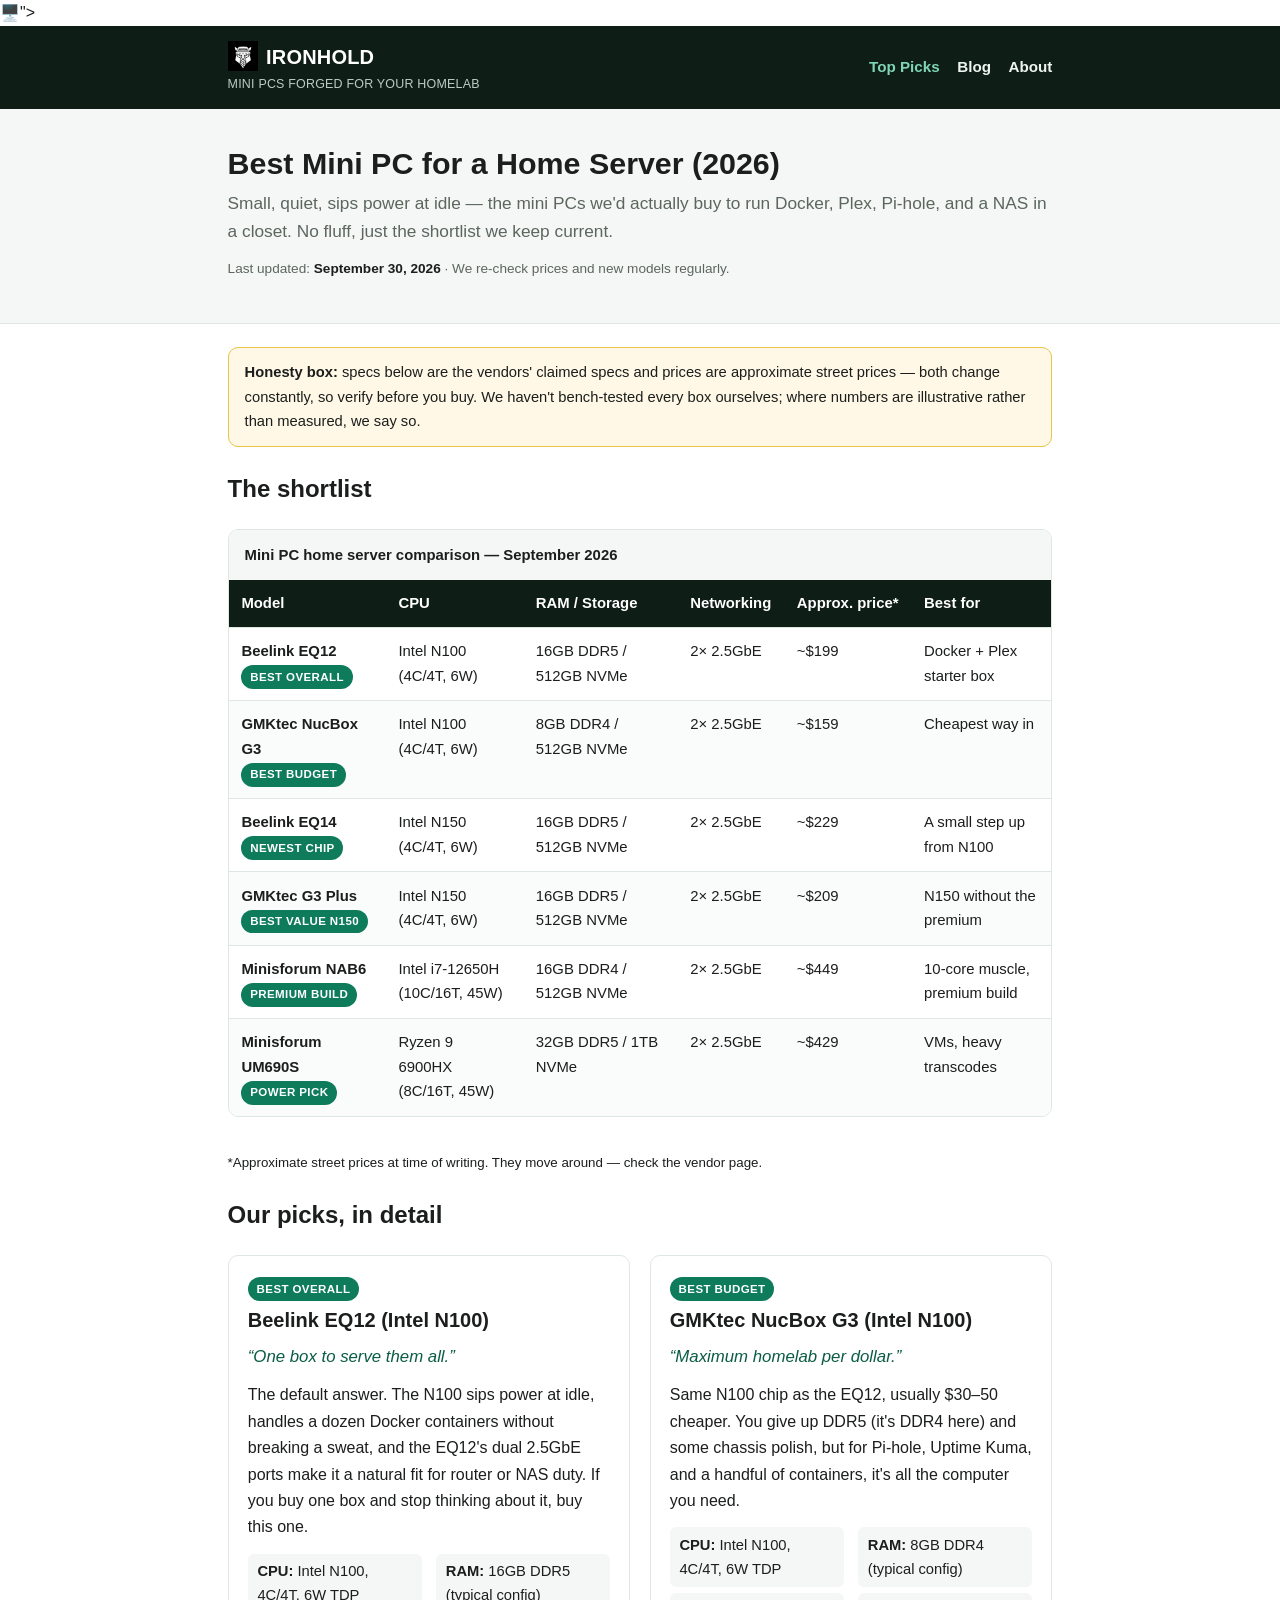
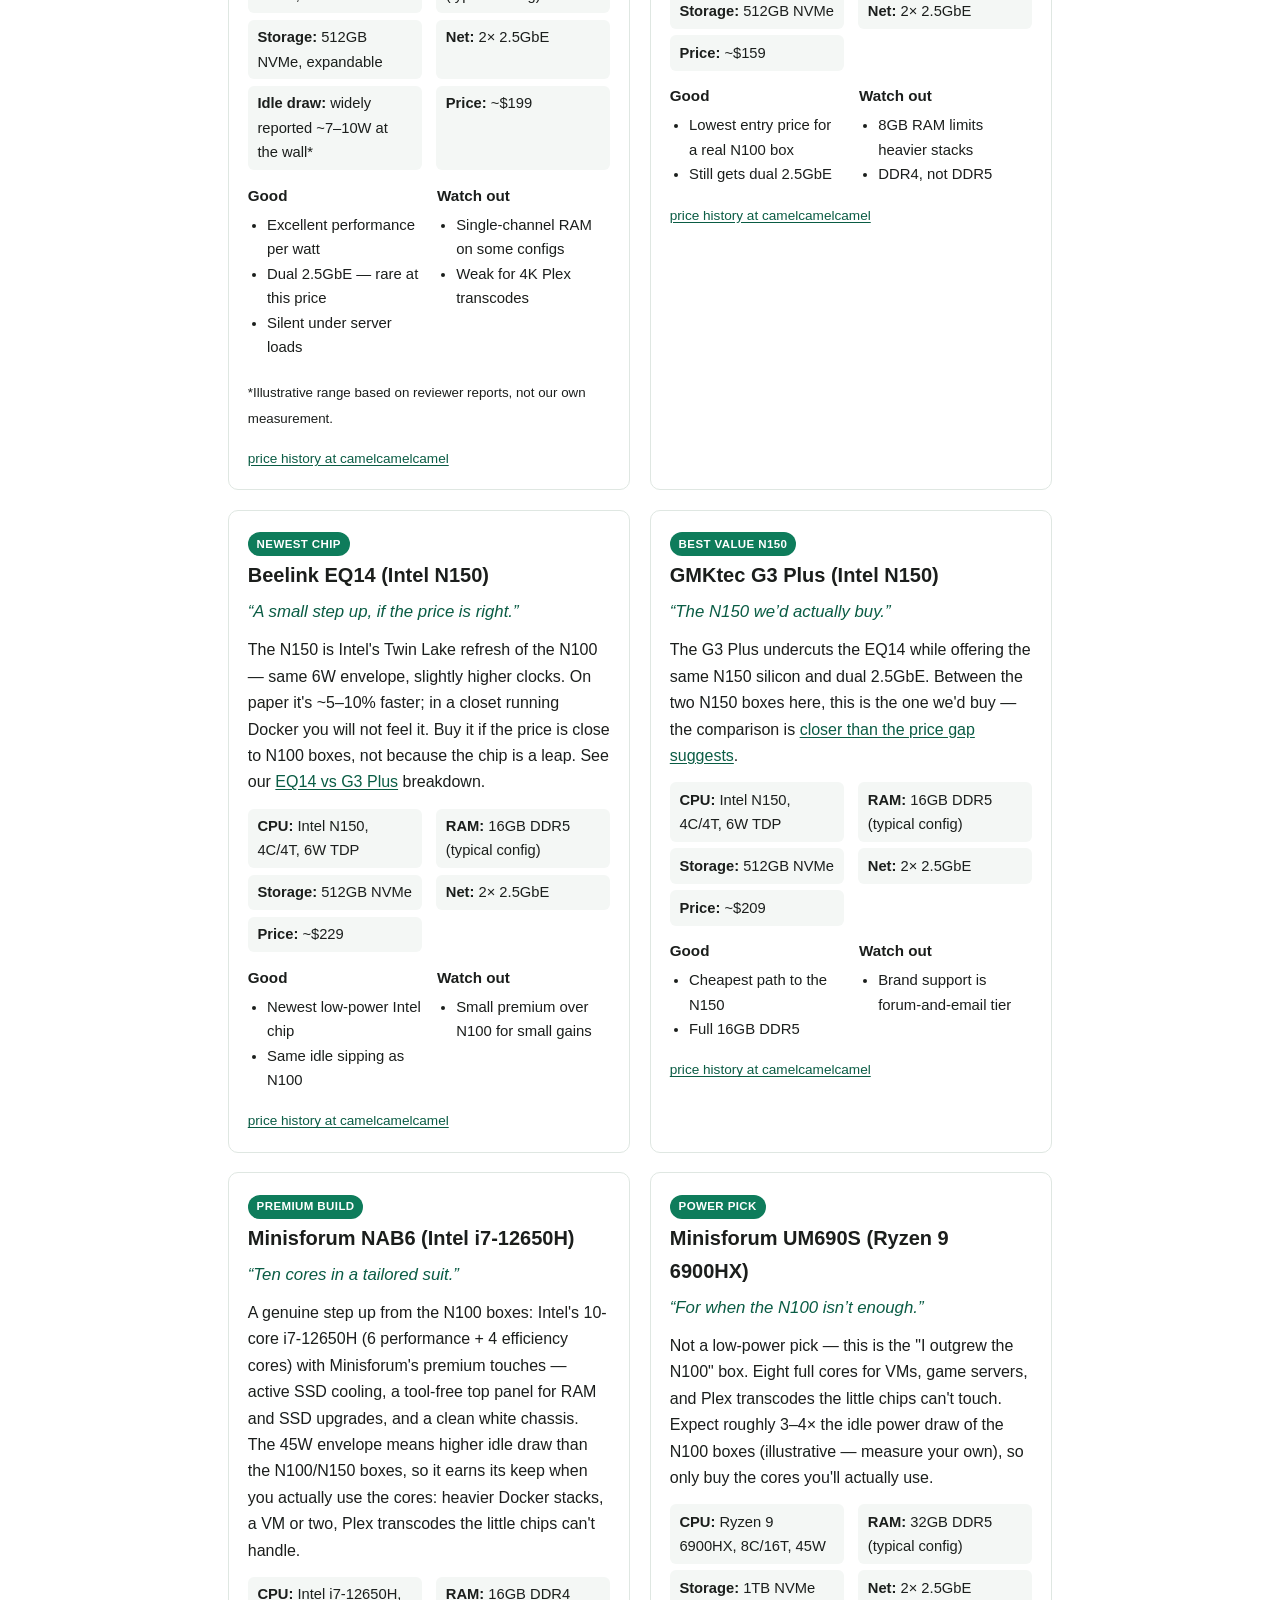
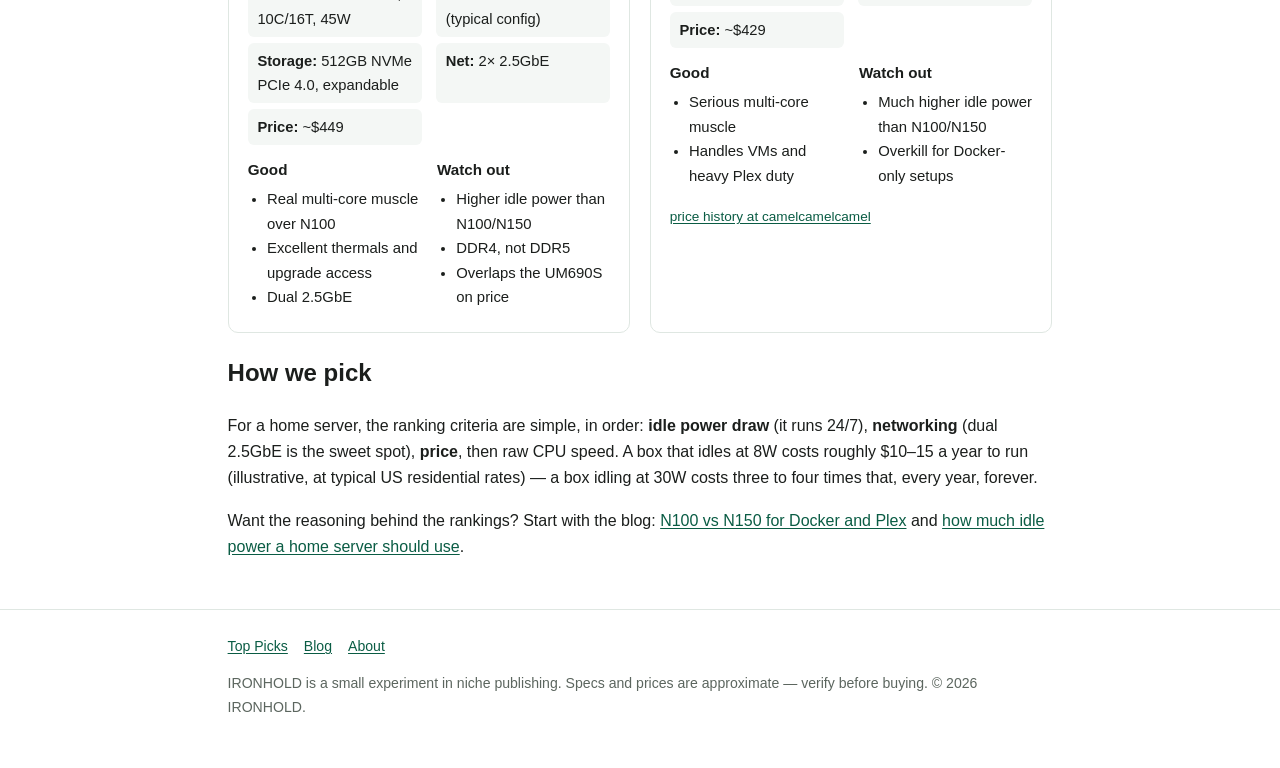
==== commit 3db85035: "Helmet favicon on all pages" ====
--- a/index.html
+++ b/index.html
@@ -6,7 +6,7 @@
   <title>Best Mini PC for Home Server (2026) — IRONHOLD</title>
   <meta name="description" content="The best mini PCs for a home server in 2026: N100 and N150 picks from Beelink, GMKtec and Minisforum, compared for Docker, Plex, NAS duty and idle power. Updated regularly.">
   <link rel="stylesheet" href="style.css">
-  <link rel="icon" href="data:image/svg+xml,<svg xmlns='http://www.w3.org/2000/svg' viewBox='0 0 100 100'><text y='.9em' font-size='90'>🖥️</text></svg>">
+  <link rel="icon" href="[data-uri]"><text y='.9em' font-size='90'>🖥️</text></svg>">
 </head>
 <body>
 <a class="skip" href="#main">Skip to content</a>
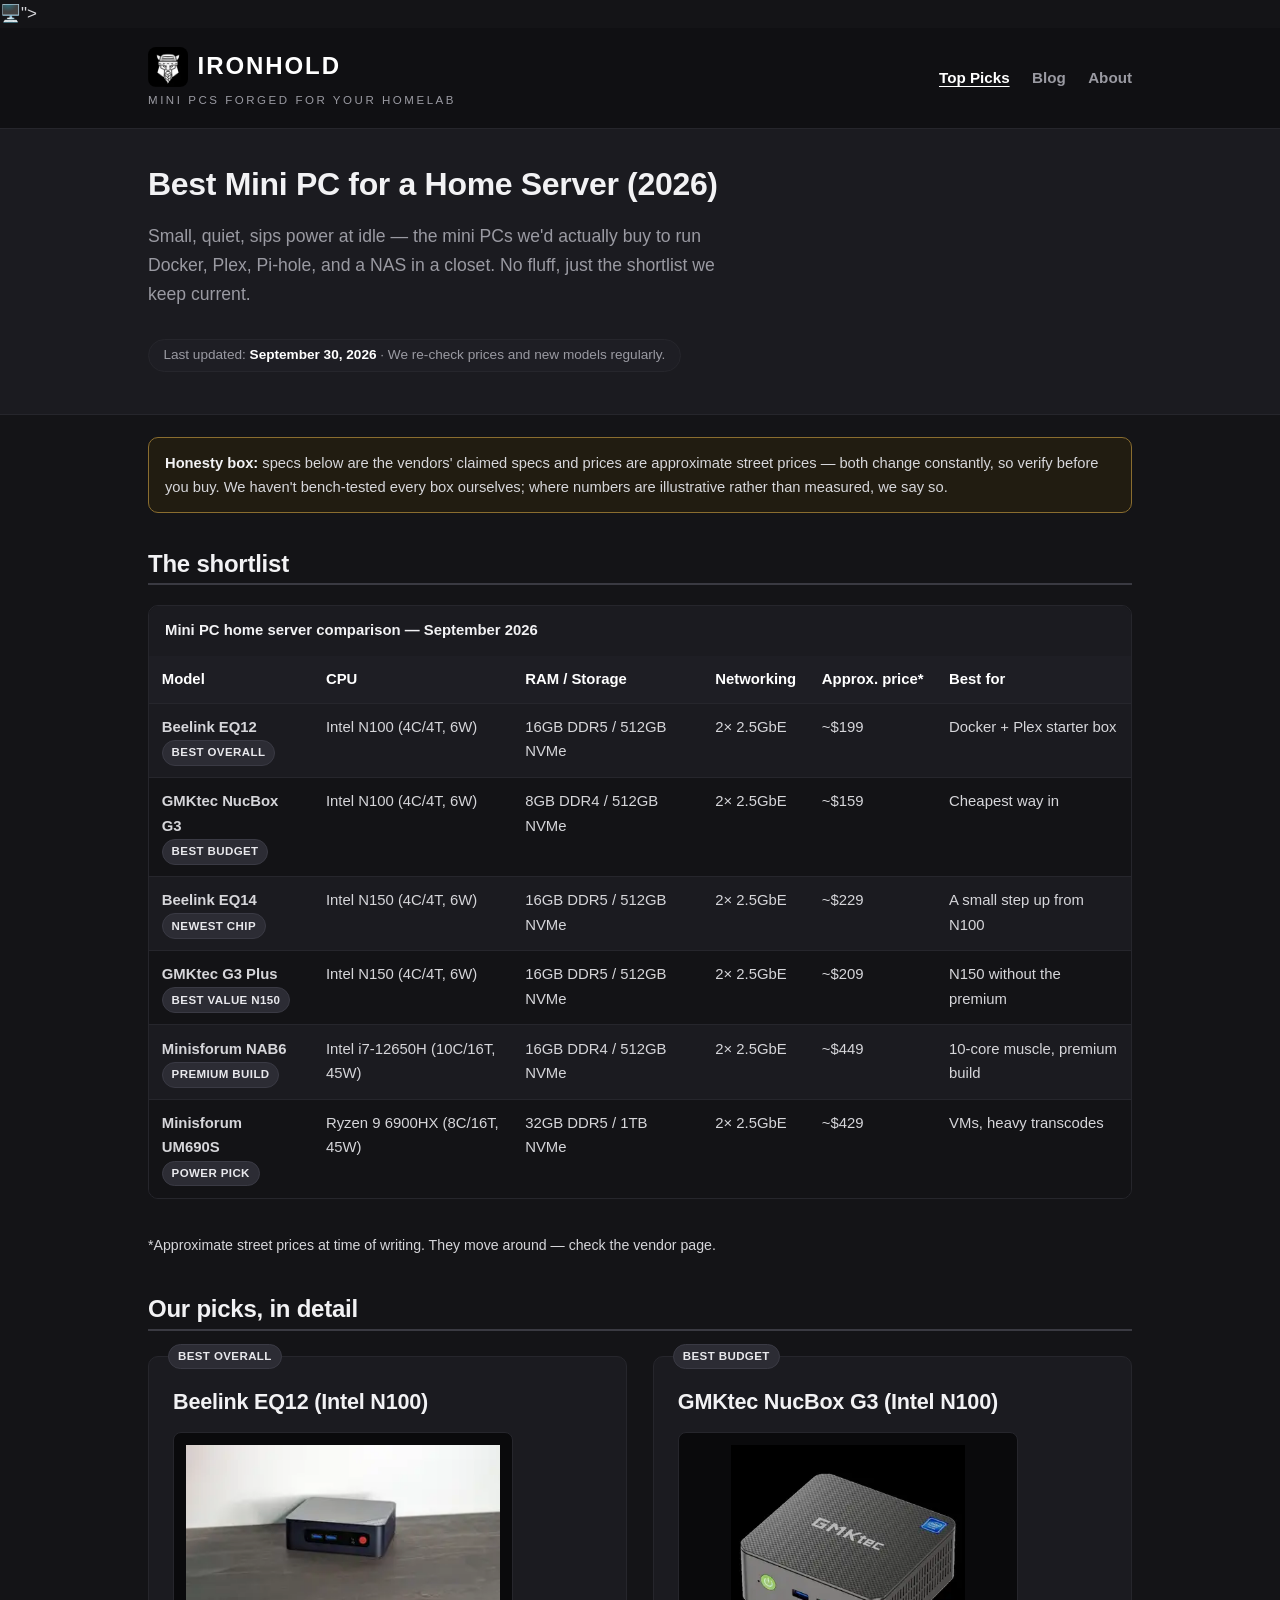
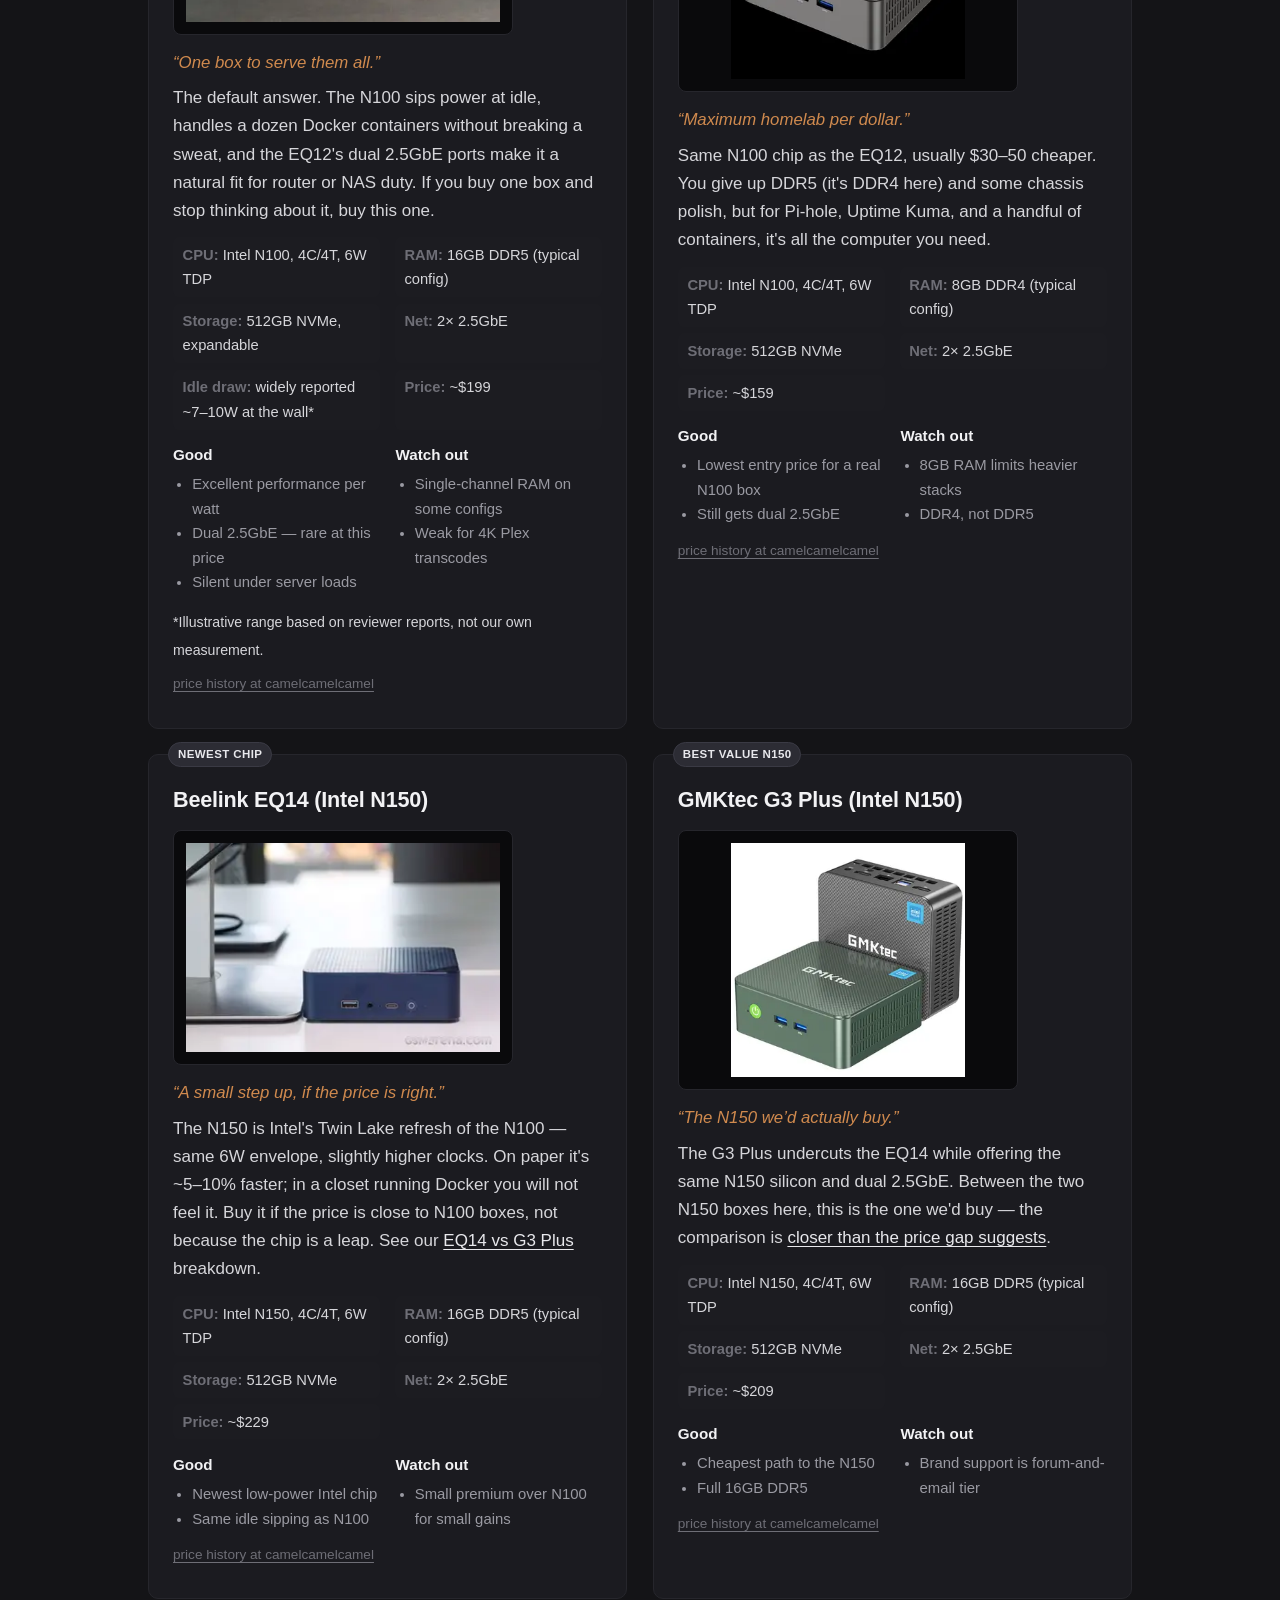
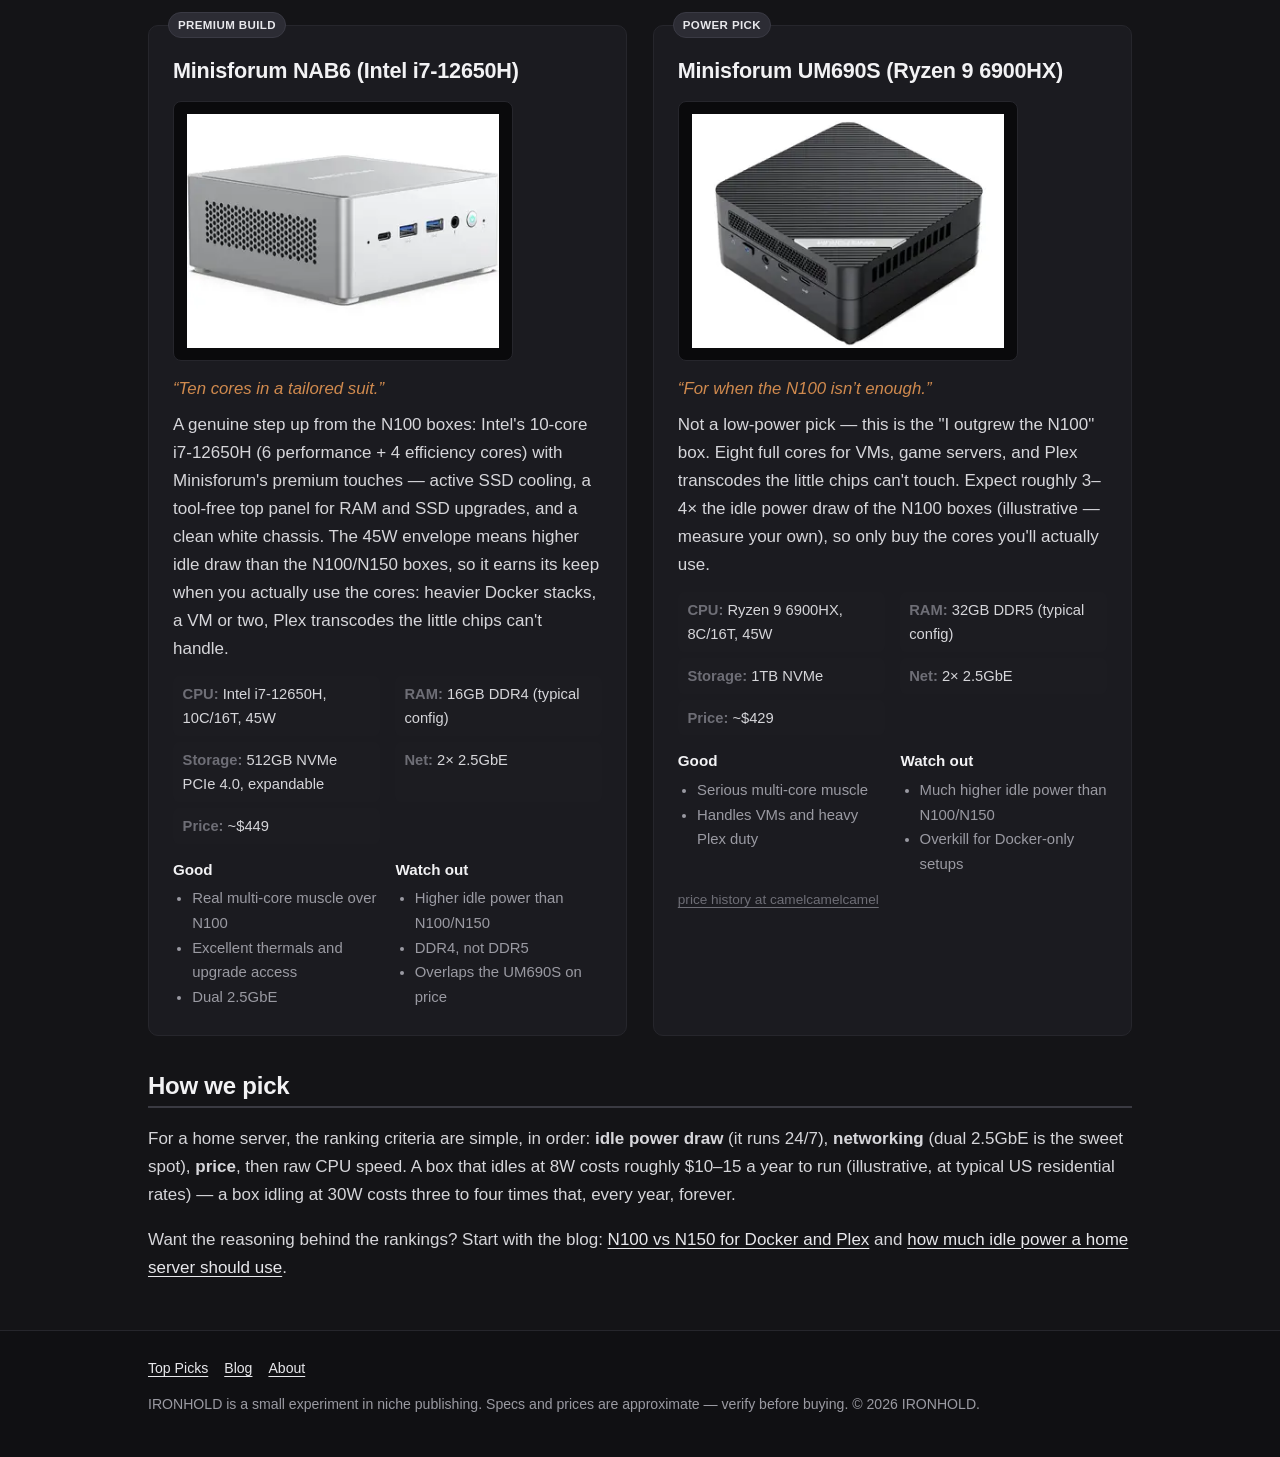
==== commit 8d718f4e: "IRONHOLD: dark forge theme + product photos on all cards" ====
--- a/index.html
+++ b/index.html
@@ -111,6 +111,7 @@
     <article class="pick">
       <span class="badge">Best overall</span>
       <h3>Beelink EQ12 (Intel N100)</h3>
+      <img class="pick-img" src="[data-uri]" alt="Beelink EQ12 mini PC" loading="lazy">
       <p class="tagline">&ldquo;One box to serve them all.&rdquo;</p>
       <p class="verdict">The default answer. The N100 sips power at idle, handles a dozen Docker containers without breaking a sweat, and the EQ12's dual 2.5GbE ports make it a natural fit for router or NAS duty. If you buy one box and stop thinking about it, buy this one.</p>
       <ul class="spec-list">
@@ -133,6 +134,7 @@
     <article class="pick">
       <span class="badge">Best budget</span>
       <h3>GMKtec NucBox G3 (Intel N100)</h3>
+      <img class="pick-img" src="[data-uri]" alt="GMKtec NucBox G3 mini PC" loading="lazy">
       <p class="tagline">&ldquo;Maximum homelab per dollar.&rdquo;</p>
       <p class="verdict">Same N100 chip as the EQ12, usually $30–50 cheaper. You give up DDR5 (it's DDR4 here) and some chassis polish, but for Pi-hole, Uptime Kuma, and a handful of containers, it's all the computer you need.</p>
       <ul class="spec-list">
@@ -153,6 +155,7 @@
     <article class="pick">
       <span class="badge">Newest chip</span>
       <h3>Beelink EQ14 (Intel N150)</h3>
+      <img class="pick-img" src="[data-uri]" alt="Beelink EQ14 mini PC" loading="lazy">
       <p class="tagline">&ldquo;A small step up, if the price is right.&rdquo;</p>
       <p class="verdict">The N150 is Intel's Twin Lake refresh of the N100 — same 6W envelope, slightly higher clocks. On paper it's ~5–10% faster; in a closet running Docker you will not feel it. Buy it if the price is close to N100 boxes, not because the chip is a leap. See our <a href="blog/beelink-eq14-vs-gmktec-g3-plus.html">EQ14 vs G3 Plus</a> breakdown.</p>
       <ul class="spec-list">
@@ -173,6 +176,7 @@
     <article class="pick">
       <span class="badge">Best value N150</span>
       <h3>GMKtec G3 Plus (Intel N150)</h3>
+      <img class="pick-img" src="[data-uri]" alt="GMKtec G3 Plus mini PC" loading="lazy">
       <p class="tagline">&ldquo;The N150 we’d actually buy.&rdquo;</p>
       <p class="verdict">The G3 Plus undercuts the EQ14 while offering the same N150 silicon and dual 2.5GbE. Between the two N150 boxes here, this is the one we'd buy — the comparison is <a href="blog/beelink-eq14-vs-gmktec-g3-plus.html">closer than the price gap suggests</a>.</p>
       <ul class="spec-list">
@@ -193,6 +197,7 @@
     <article class="pick">
       <span class="badge">Premium build</span>
       <h3>Minisforum NAB6 (Intel i7-12650H)</h3>
+      <img class="pick-img" src="[data-uri]" alt="Minisforum NAB6 mini PC" loading="lazy">
       <p class="tagline">&ldquo;Ten cores in a tailored suit.&rdquo;</p>
       <p class="verdict">A genuine step up from the N100 boxes: Intel's 10-core i7-12650H (6 performance + 4 efficiency cores) with Minisforum's premium touches — active SSD cooling, a tool-free top panel for RAM and SSD upgrades, and a clean white chassis. The 45W envelope means higher idle draw than the N100/N150 boxes, so it earns its keep when you actually use the cores: heavier Docker stacks, a VM or two, Plex transcodes the little chips can't handle.</p>
       <ul class="spec-list">
@@ -211,6 +216,7 @@
     <article class="pick">
       <span class="badge">Power pick</span>
       <h3>Minisforum UM690S (Ryzen 9 6900HX)</h3>
+      <img class="pick-img" src="[data-uri]" alt="Minisforum UM690S mini PC" loading="lazy">
       <p class="tagline">&ldquo;For when the N100 isn’t enough.&rdquo;</p>
       <p class="verdict">Not a low-power pick — this is the "I outgrew the N100" box. Eight full cores for VMs, game servers, and Plex transcodes the little chips can't touch. Expect roughly 3–4× the idle power draw of the N100 boxes (illustrative — measure your own), so only buy the cores you'll actually use.</p>
       <ul class="spec-list">
--- a/style.css
+++ b/style.css
@@ -1,95 +1,224 @@
-/* IRONHOLD — plain CSS, no frameworks, no external fonts. */
-:root{
-  --bg:#ffffff;
-  --text:#1b1e1c;
-  --muted:#5c665f;
-  --accent:#0e7c5b;
-  --accent-dark:#0a5c44;
-  --card:#f4f7f5;
-  --border:#dfe7e2;
-  --header:#0f1d17;
-  --header-text:#eef5f1;
-  --warn-bg:#fff8e6;
-  --warn-border:#e8c547;
-  --radius:10px;
-}
-*{box-sizing:border-box}
-html{-webkit-text-size-adjust:100%}
-body{
-  margin:0;
-  font-family:-apple-system,BlinkMacSystemFont,"Segoe UI",Roboto,Helvetica,Arial,sans-serif;
-  line-height:1.65;
-  color:var(--text);
-  background:var(--bg);
-}
-a{color:var(--accent-dark);text-decoration:underline;text-underline-offset:2px}
-a:hover{color:var(--accent)}
-img{max-width:100%;height:auto}
-.container{max-width:860px;margin:0 auto;padding:0 1.1rem}
-
-/* Header + nav */
-.site-header{background:var(--header);color:var(--header-text)}
-.site-header .container{display:flex;align-items:center;justify-content:space-between;gap:1rem;padding-top:.9rem;padding-bottom:.9rem}
-.brand{color:#fff;text-decoration:none;font-weight:700;font-size:1.25rem;letter-spacing:.2px}
-.brand small{display:block;font-weight:400;font-size:.78rem;color:#b9cdc3}
-.site-nav ul{list-style:none;margin:0;padding:0;display:flex;gap:1.1rem}
-.site-nav a{color:var(--header-text);text-decoration:none;font-weight:600;font-size:.95rem}
-.site-nav a:hover,.site-nav a[aria-current="page"]{color:#7fd6b4}
-
-/* Hero */
-.hero{background:var(--card);border-bottom:1px solid var(--border);padding:2.2rem 0 1.8rem}
-.hero h1{margin:0 0 .4rem;font-size:1.9rem;line-height:1.25}
-.hero p.lede{font-size:1.08rem;color:var(--muted);margin:.3rem 0 0}
-.updated{font-size:.85rem;color:var(--muted);margin-top:.8rem}
-.updated strong{color:var(--text)}
-
-/* Notice box */
-.notice{background:var(--warn-bg);border:1px solid var(--warn-border);border-radius:var(--radius);padding:.8rem 1rem;font-size:.92rem;margin:1.4rem 0}
-
-/* Comparison table */
-.table-wrap{overflow-x:auto;margin:1.2rem 0 2rem;border:1px solid var(--border);border-radius:var(--radius)}
-table.compare{border-collapse:collapse;width:100%;min-width:640px;font-size:.93rem}
-table.compare caption{text-align:left;font-weight:700;padding:.8rem 1rem;background:var(--card)}
-table.compare th,table.compare td{padding:.7rem .8rem;text-align:left;border-top:1px solid var(--border);vertical-align:top}
-table.compare thead th{background:var(--header);color:#fff;border-top:0;white-space:nowrap}
-table.compare tbody tr:nth-child(even){background:#fafcfb}
-.badge{display:inline-block;background:var(--accent);color:#fff;font-size:.72rem;font-weight:700;padding:.15rem .55rem;border-radius:999px;text-transform:uppercase;letter-spacing:.4px;white-space:nowrap}
-
-/* Pick cards */
-.pick{border:1px solid var(--border);border-radius:var(--radius);padding:1.2rem;margin:1.2rem 0;background:#fff}
-.pick h3{margin:.2rem 0 .5rem;font-size:1.25rem}
-.pick .verdict{margin:.4rem 0 .8rem}
-.spec-list{display:grid;grid-template-columns:repeat(auto-fit,minmax(150px,1fr));gap:.4rem .9rem;list-style:none;margin:.6rem 0;padding:0;font-size:.92rem}
-.spec-list li{background:var(--card);border-radius:6px;padding:.35rem .6rem}
-.pros-cons{display:grid;grid-template-columns:1fr 1fr;gap:1rem;margin:.6rem 0 0}
-.pros-cons h4{margin:.2rem 0 .3rem;font-size:.95rem}
-.pros-cons ul{margin:.2rem 0;padding-left:1.2rem;font-size:.93rem}
-@media (max-width:600px){.pros-cons{grid-template-columns:1fr}}
-
-/* Blog */
-.post-list{list-style:none;margin:0;padding:0}
-.post-list li{border-bottom:1px solid var(--border);padding:1.1rem 0}
-.post-list h2,.post-list h3{margin:0 0 .3rem;font-size:1.25rem}
-.post-list time{font-size:.85rem;color:var(--muted)}
-.post-list p{margin:.4rem 0 0;color:var(--muted)}
-article.post h1{font-size:1.8rem;line-height:1.3;margin:1.6rem 0 .3rem}
-article.post .byline{font-size:.88rem;color:var(--muted);margin-bottom:1.2rem}
-article.post h2{margin-top:1.8rem;font-size:1.35rem}
-article.post h3{margin-top:1.4rem;font-size:1.12rem}
-article.post figure{margin:1.2rem 0}
-.read-more{font-weight:600}
-
-/* Footer */
-.site-footer{border-top:1px solid var(--border);margin-top:3rem;padding:1.6rem 0 2.2rem;color:var(--muted);font-size:.88rem}
-.site-footer nav ul{list-style:none;margin:0 0 .8rem;padding:0;display:flex;gap:1rem;flex-wrap:wrap}
-
-/* Skip link for accessibility */
-.skip{position:absolute;left:-9999px}
-.skip:focus{left:1rem;top:1rem;background:#fff;padding:.5rem 1rem;z-index:99;border:2px solid var(--accent)}
-
-.brand-logo{height:1.9rem;width:auto;vertical-align:-0.45rem;margin-right:.5rem}
-.pick-grid{display:grid;grid-template-columns:1fr 1fr;gap:1.2rem;margin:1.2rem 0}
-.pick-grid .pick{margin:0}
-@media (max-width:800px){.pick-grid{grid-template-columns:1fr}}
-.tagline{font-style:italic;font-size:1.05rem;color:var(--accent-dark);margin:.5rem 0 .8rem;line-height:1.45}
-.hist-link{font-size:.85rem;margin:.9rem 0 0;color:var(--muted)}
+/* IRONHOLD — dark forge theme. Shared brand family with KEYHOLD.
+   Blacks and dark greys, ember accents. No frameworks, no webfonts. */
+
+:root {
+  --bg: #141417;
+  --bg-deep: #1b1b20;
+  --ink: #d6d6da;
+  --ink-soft: #9a9aa2;
+  --ink-faint: #6e6e76;
+  --ember: #d08a4e;         /* forge ember */
+  --line: #26262c;
+  --card: #1b1b20;
+  --radius: 10px;
+}
+
+* { box-sizing: border-box; }
+html { -webkit-text-size-adjust: 100%; scroll-behavior: smooth; }
+
+body {
+  margin: 0;
+  background: var(--bg);
+  color: var(--ink);
+  font-family: -apple-system, BlinkMacSystemFont, "Segoe UI", Roboto, Helvetica, Arial, sans-serif;
+  font-size: 17px;
+  line-height: 1.65;
+}
+
+h1, h2, h3 {
+  line-height: 1.25;
+  color: #f2f2f4;
+  font-weight: 700;
+  letter-spacing: -0.01em;
+}
+h1 { font-size: 2rem; margin: 0 0 0.5rem; }
+h2 { font-size: 1.5rem; margin: 2.2rem 0 0.75rem; border-bottom: 2px solid #3a3a42; padding-bottom: 0.3rem; }
+h3 { font-size: 1.25rem; margin: 1.5rem 0 0.5rem; }
+
+a { color: #e8e8ec; text-decoration-thickness: 1px; text-underline-offset: 3px; }
+a:hover { color: var(--ember); }
+
+img { max-width: 100%; height: auto; }
+
+.container { max-width: 1024px; margin: 0 auto; padding: 0 1.25rem; }
+
+/* ---------- header ---------- */
+.site-header {
+  background: #101013;
+  color: var(--ink);
+  border-bottom: 1px solid var(--line);
+}
+.site-header .container {
+  display: flex; align-items: center; justify-content: space-between;
+  gap: 1rem; padding-top: 1.1rem; padding-bottom: 1.1rem;
+}
+.brand {
+  color: #fff; text-decoration: none;
+  font-weight: 800; font-size: 1.5rem; letter-spacing: 0.08em;
+}
+.brand small {
+  display: block; font-weight: 400; font-size: 0.72rem;
+  color: var(--ink-soft); letter-spacing: 0.22em; margin-top: 0.25rem;
+}
+.brand-logo { height: 40px; width: 40px; border-radius: 8px; vertical-align: middle; margin-right: 0.6rem; }
+.site-nav ul { list-style: none; margin: 0; padding: 0; display: flex; gap: 1.4rem; }
+.site-nav a { color: var(--ink-soft); text-decoration: none; font-weight: 600; font-size: 0.95rem; }
+.site-nav a:hover, .site-nav a[aria-current="page"] { color: #fff; text-decoration: underline; }
+
+/* ---------- hero ---------- */
+.hero {
+  background: var(--bg-deep);
+  border-bottom: 1px solid var(--line);
+  padding: 2.2rem 0 1.8rem;
+}
+.hero p.lede { font-size: 1.1rem; color: var(--ink-soft); max-width: 60ch; }
+.updated {
+  display: inline-block; margin-top: 0.8rem; font-size: 0.85rem;
+  background: #1e1e24; border: 1px solid var(--line); border-radius: 999px;
+  padding: 0.25rem 0.9rem; color: var(--ink-soft);
+}
+.updated strong { color: #fff; }
+
+/* ---------- honesty box ---------- */
+.notice {
+  background: #211c11;
+  border: 1px solid #8a6d2f;
+  border-radius: var(--radius);
+  padding: 0.8rem 1rem;
+  font-size: 0.92rem;
+  margin: 1.4rem 0;
+  color: var(--ink);
+}
+.notice strong { color: #f2f2f4; }
+
+/* ---------- comparison table ---------- */
+.table-wrap {
+  overflow-x: auto; margin: 1.2rem 0 2rem;
+  border: 1px solid var(--line); border-radius: var(--radius);
+}
+table.compare {
+  border-collapse: collapse; width: 100%; min-width: 640px;
+  font-size: 0.93rem; background: var(--card); margin: 0;
+}
+table.compare caption {
+  text-align: left; font-weight: 700; padding: 0.8rem 1rem;
+  background: var(--bg-deep); color: #f2f2f4;
+}
+table.compare th, table.compare td {
+  text-align: left; padding: 0.7rem 0.8rem;
+  border-bottom: 1px solid var(--line); vertical-align: top;
+}
+table.compare thead th { background: #1e1e24; color: #fff; white-space: nowrap; }
+table.compare tbody tr:nth-child(even) td { background: #131316; }
+table.compare tbody tr:last-child td { border-bottom: none; }
+
+.badge {
+  display: inline-block; background: #2c2c34; color: #e8e8ec;
+  border: 1px solid #3a3a44;
+  font-size: 0.72rem; font-weight: 700; padding: 0.15rem 0.55rem;
+  border-radius: 999px; text-transform: uppercase; letter-spacing: 0.4px;
+  white-space: nowrap;
+}
+
+/* ---------- pick cards ---------- */
+.pick-grid { display: grid; grid-template-columns: 1fr 1fr; gap: 1.6rem; margin: 1.6rem 0 0.4rem; }
+.pick-grid .pick { margin: 0; }
+@media (max-width: 800px) { .pick-grid { grid-template-columns: 1fr; } }
+
+.pick {
+  background: var(--card);
+  border: 1px solid var(--line);
+  border-radius: var(--radius);
+  padding: 1.4rem 1.5rem;
+  margin: 1.4rem 0;
+  position: relative;
+}
+.pick > .badge {
+  position: absolute; top: -0.85rem; left: 1.2rem;
+}
+.pick h3 { margin: 0.6rem 0 0.5rem; font-size: 1.35rem; }
+.pick .verdict { margin: 0.4rem 0 0.8rem; color: var(--ink); }
+.pick p { margin: 0.6rem 0; }
+
+.tagline {
+  font-style: italic; font-size: 1.05rem; color: var(--ember);
+  margin: 0.5rem 0 0.8rem; line-height: 1.45;
+}
+
+.pick-img {
+  display: block;
+  width: 100%;
+  max-width: 340px;
+  max-height: 260px;
+  object-fit: contain;
+  background: #0a0a0c;
+  border: 1px solid var(--line);
+  border-radius: 8px;
+  margin: 1rem 0;
+  padding: 0.75rem;
+}
+
+.spec-list {
+  display: grid; grid-template-columns: repeat(auto-fit, minmax(150px, 1fr));
+  gap: 0.4rem 0.9rem; list-style: none; margin: 0.6rem 0; padding: 0;
+  font-size: 0.92rem;
+}
+.spec-list li { background: #1c1c21; border-radius: 6px; padding: 0.35rem 0.6rem; }
+.spec-list strong { color: var(--ink-faint); font-weight: 600; }
+
+.pros-cons { display: grid; grid-template-columns: 1fr 1fr; gap: 1rem; margin: 0.6rem 0 0; }
+.pros-cons h4 { margin: 0.2rem 0 0.3rem; font-size: 0.95rem; color: #f2f2f4; }
+.pros-cons ul { margin: 0.2rem 0; padding-left: 1.2rem; font-size: 0.93rem; color: var(--ink-soft); }
+@media (max-width: 600px) { .pros-cons { grid-template-columns: 1fr; } }
+
+.hist-link { font-size: 0.85rem; margin: 0.9rem 0 0; color: var(--ink-faint); }
+.hist-link a { color: var(--ink-faint); }
+.hist-link a:hover { color: var(--ember); }
+
+/* ---------- blog ---------- */
+.post-list { list-style: none; margin: 1.2rem 0; padding: 0; }
+.post-list li {
+  background: var(--card); border: 1px solid var(--line);
+  border-radius: var(--radius); padding: 1.1rem 1.3rem; margin-bottom: 1rem;
+}
+.post-list h2, .post-list h3 { margin: 0 0 0.3rem; font-size: 1.25rem; border: none; padding: 0; }
+.post-list time { font-size: 0.85rem; color: var(--ink-soft); }
+.post-list p { margin: 0.4rem 0 0; color: var(--ink-soft); }
+
+article.post h1 { font-size: 1.8rem; line-height: 1.3; margin: 1.6rem 0 0.3rem; }
+article.post .byline { font-size: 0.88rem; color: var(--ink-soft); margin-bottom: 1.2rem; }
+article.post h2 { margin-top: 1.8rem; font-size: 1.35rem; }
+article.post h3 { margin-top: 1.4rem; font-size: 1.12rem; }
+article.post figure { margin: 1.2rem 0; }
+article.post ul { padding-left: 1.3rem; }
+article.post li { margin-bottom: 0.45rem; }
+.read-more { font-weight: 600; }
+
+/* ---------- footer ---------- */
+.site-footer {
+  margin-top: 3rem;
+  background: #101013;
+  border-top: 1px solid var(--line);
+  color: var(--ink-soft);
+  font-size: 0.88rem;
+}
+.site-footer .container { padding-top: 1.6rem; padding-bottom: 2.2rem; }
+.site-footer nav ul {
+  list-style: none; margin: 0 0 0.8rem; padding: 0;
+  display: flex; gap: 1rem; flex-wrap: wrap;
+}
+.site-footer a { color: #e8e8ec; }
+.site-footer p { margin: 0.4rem 0; }
+
+/* ---------- accessibility ---------- */
+.skip { position: absolute; left: -9999px; }
+.skip:focus {
+  left: 1rem; top: 1rem; background: #fff; color: #000;
+  padding: 0.5rem 1rem; z-index: 99; border: 2px solid var(--ember);
+}
+
+@media (max-width: 560px) {
+  body { font-size: 16px; }
+  h1 { font-size: 1.7rem; }
+  .pick { padding: 1.1rem; }
+}
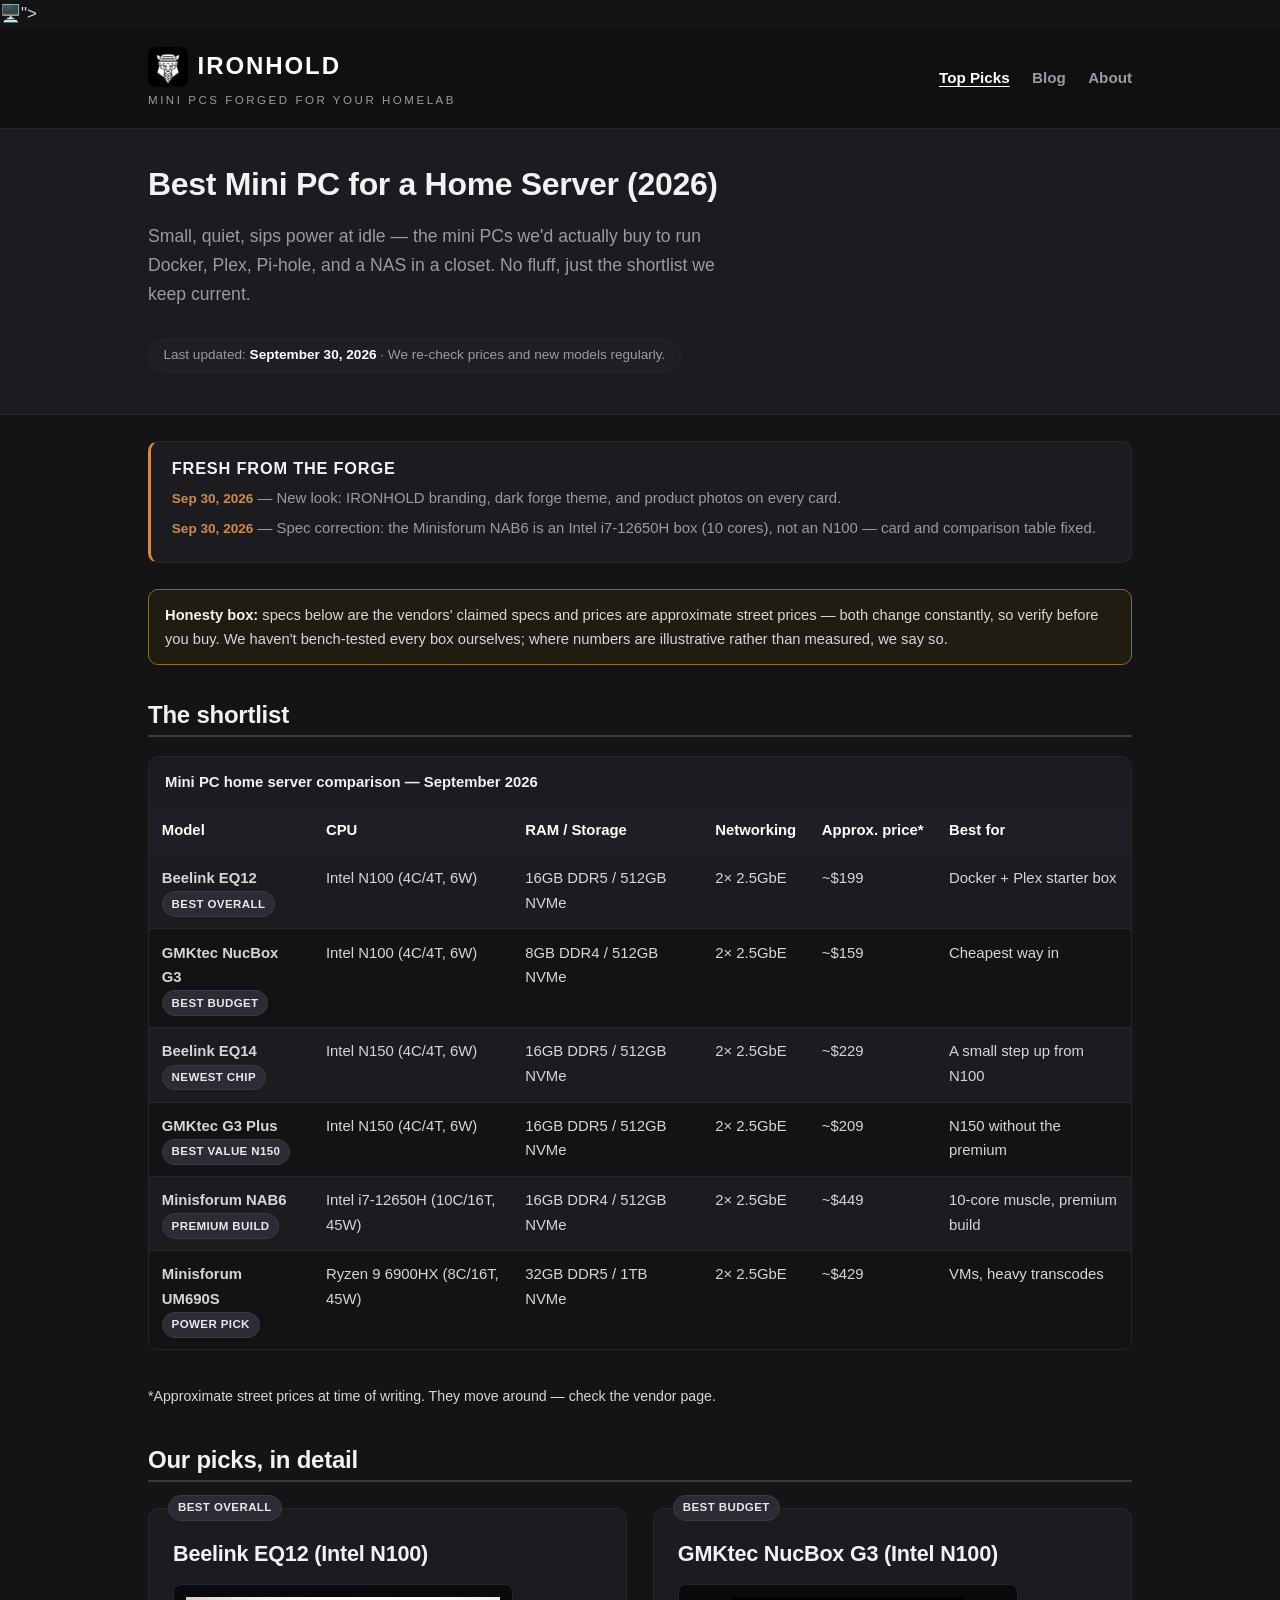
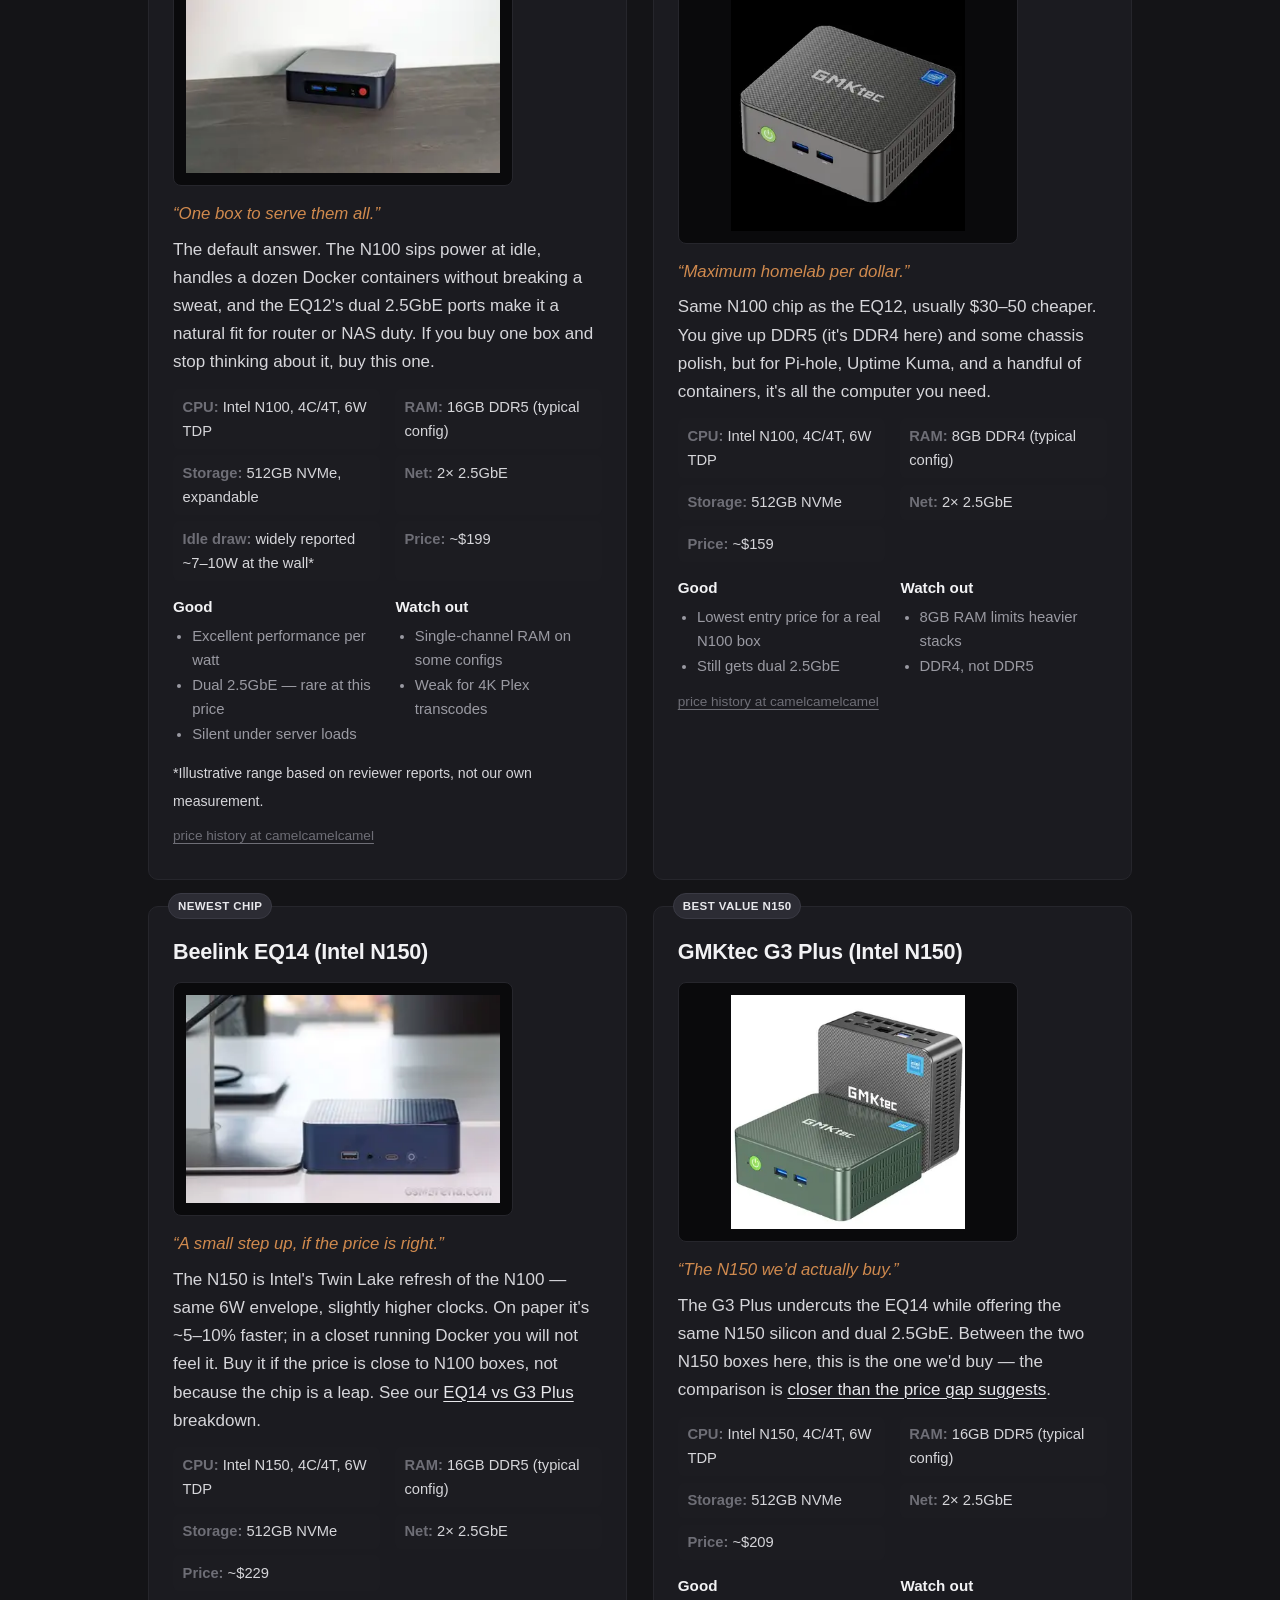
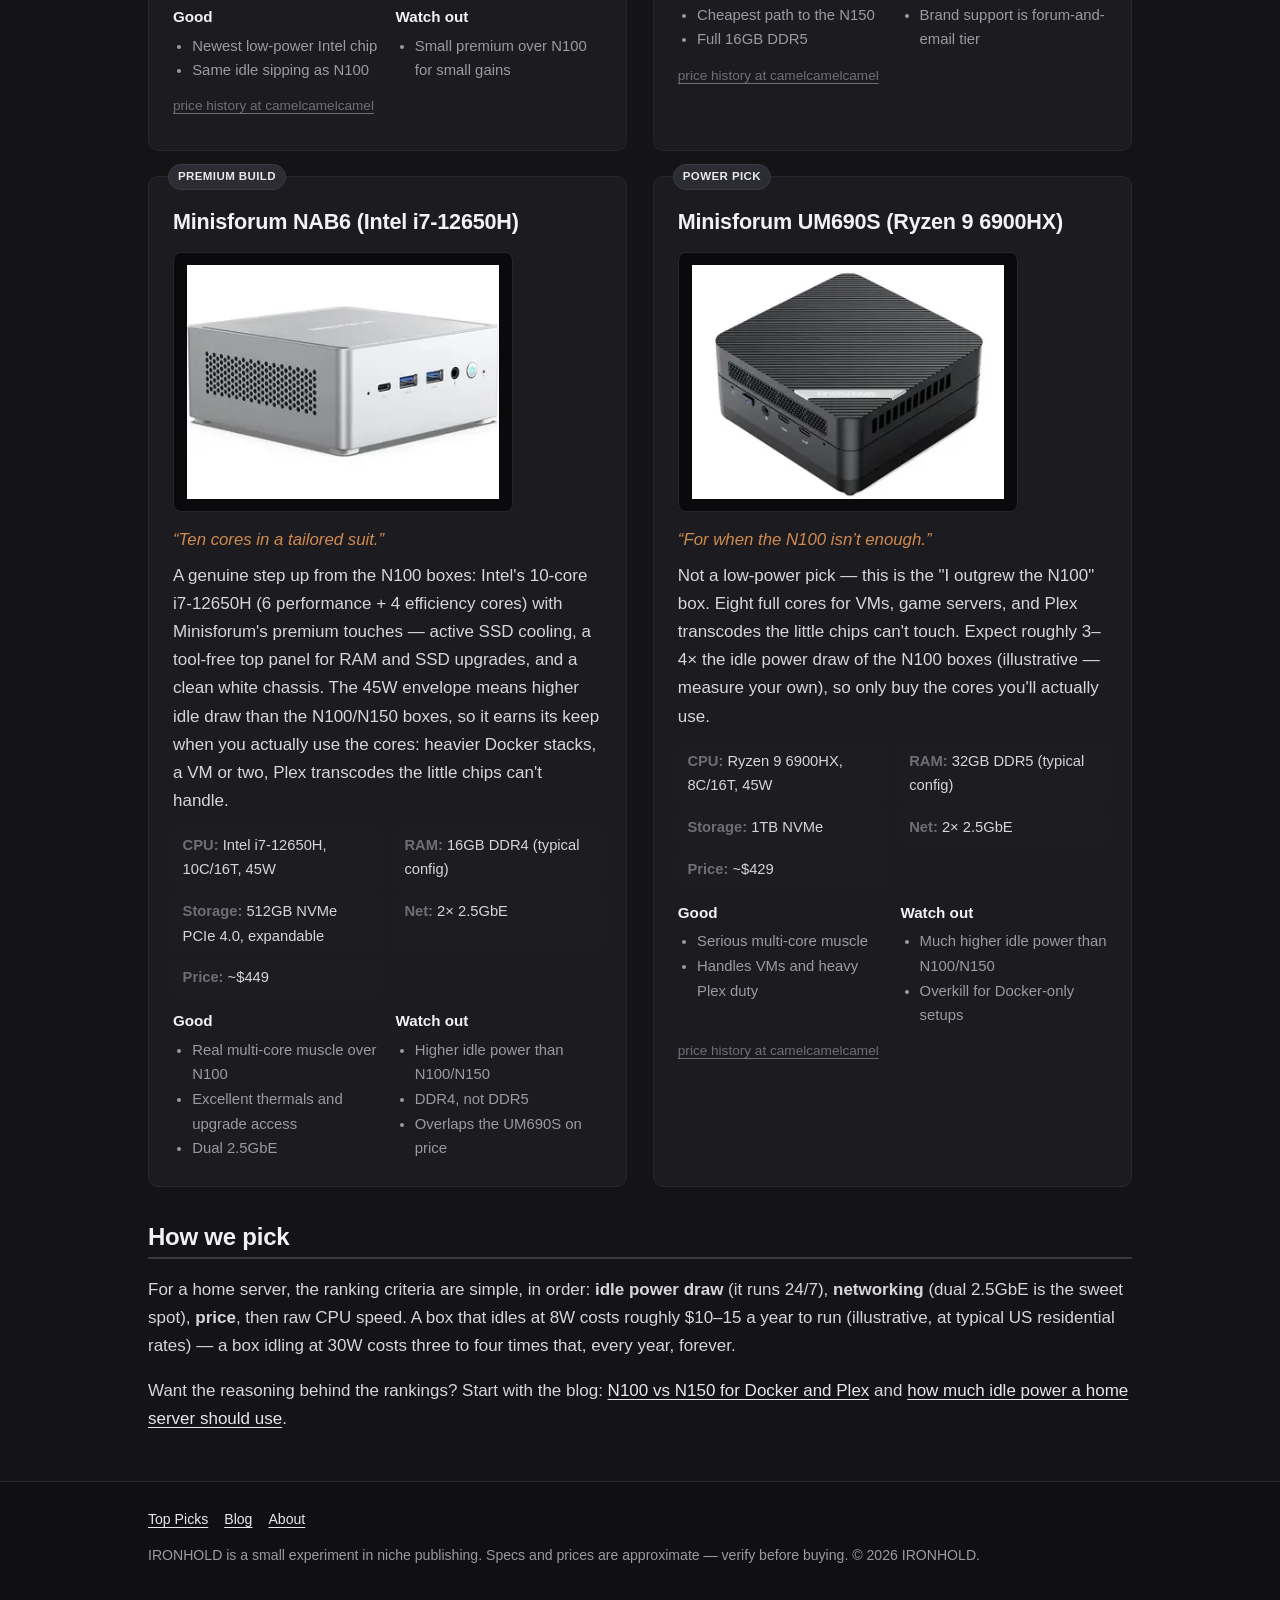
==== commit c51429a1: "Fresh-from-the-forge updates box on homepage" ====
--- a/index.html
+++ b/index.html
@@ -33,6 +33,14 @@
   </section>
 
   <div class="container">
+    <aside class="fresh-box">
+      <h2>Fresh from the forge</h2>
+      <ul>
+        <li><time>Sep 30, 2026</time> — New look: IRONHOLD branding, dark forge theme, and product photos on every card.</li>
+        <li><time>Sep 30, 2026</time> — Spec correction: the Minisforum NAB6 is an Intel i7-12650H box (10 cores), not an N100 — card and comparison table fixed.</li>
+      </ul>
+    </aside>
+
     <div class="notice" role="note">
       <strong>Honesty box:</strong> specs below are the vendors' claimed specs and prices are approximate street prices — both change constantly, so verify before you buy. We haven't bench-tested every box ourselves; where numbers are illustrative rather than measured, we say so.
     </div>
--- a/style.css
+++ b/style.css
@@ -222,3 +222,20 @@
   h1 { font-size: 1.7rem; }
   .pick { padding: 1.1rem; }
 }
+
+/* ---------- fresh updates box ---------- */
+.fresh-box {
+  background: var(--card);
+  border: 1px solid var(--line);
+  border-left: 3px solid var(--ember);
+  border-radius: var(--radius);
+  padding: 1rem 1.3rem;
+  margin: 1.6rem 0;
+}
+.fresh-box h2 {
+  margin: 0 0 0.5rem; font-size: 1.02rem; letter-spacing: 0.05em;
+  text-transform: uppercase; border: none; padding: 0;
+}
+.fresh-box ul { margin: 0; padding: 0; list-style: none; }
+.fresh-box li { margin: 0.35rem 0; font-size: 0.93rem; color: var(--ink-soft); }
+.fresh-box time { color: var(--ember); font-weight: 700; font-size: 0.85rem; white-space: nowrap; }
